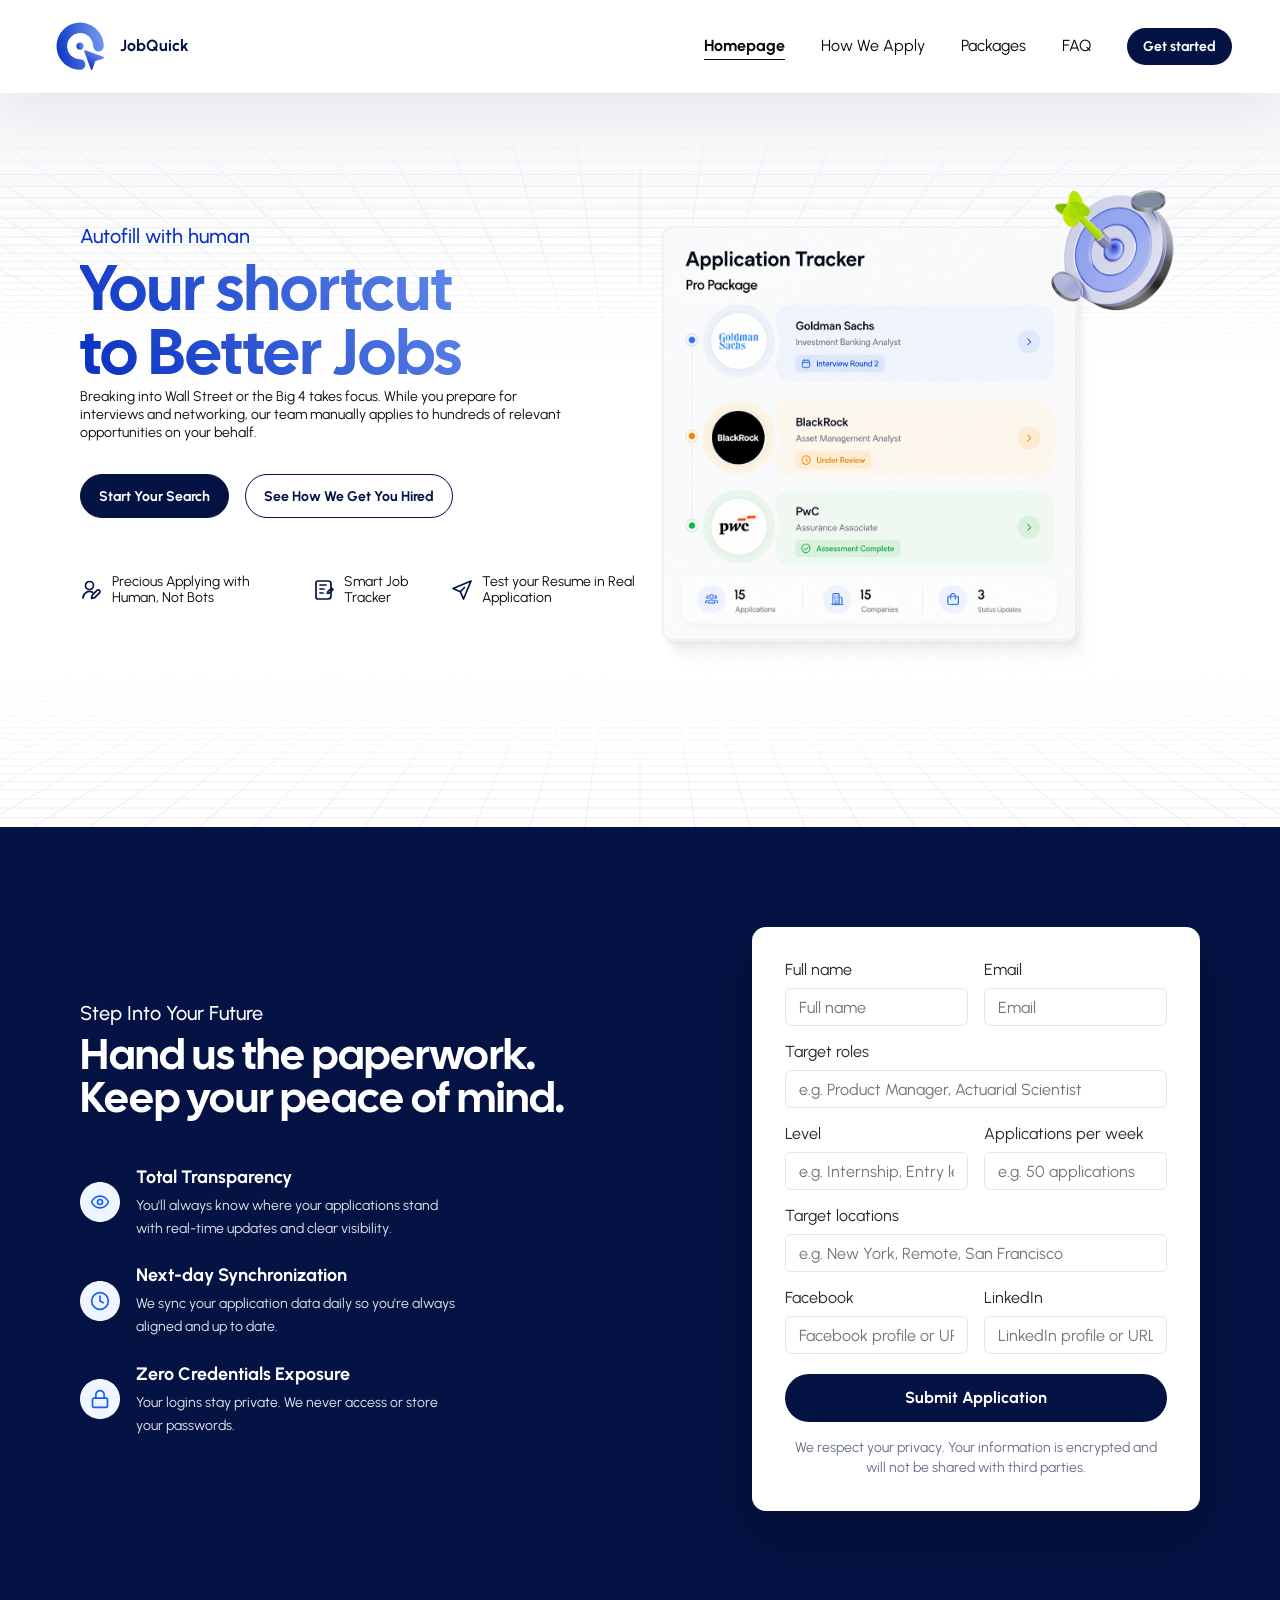
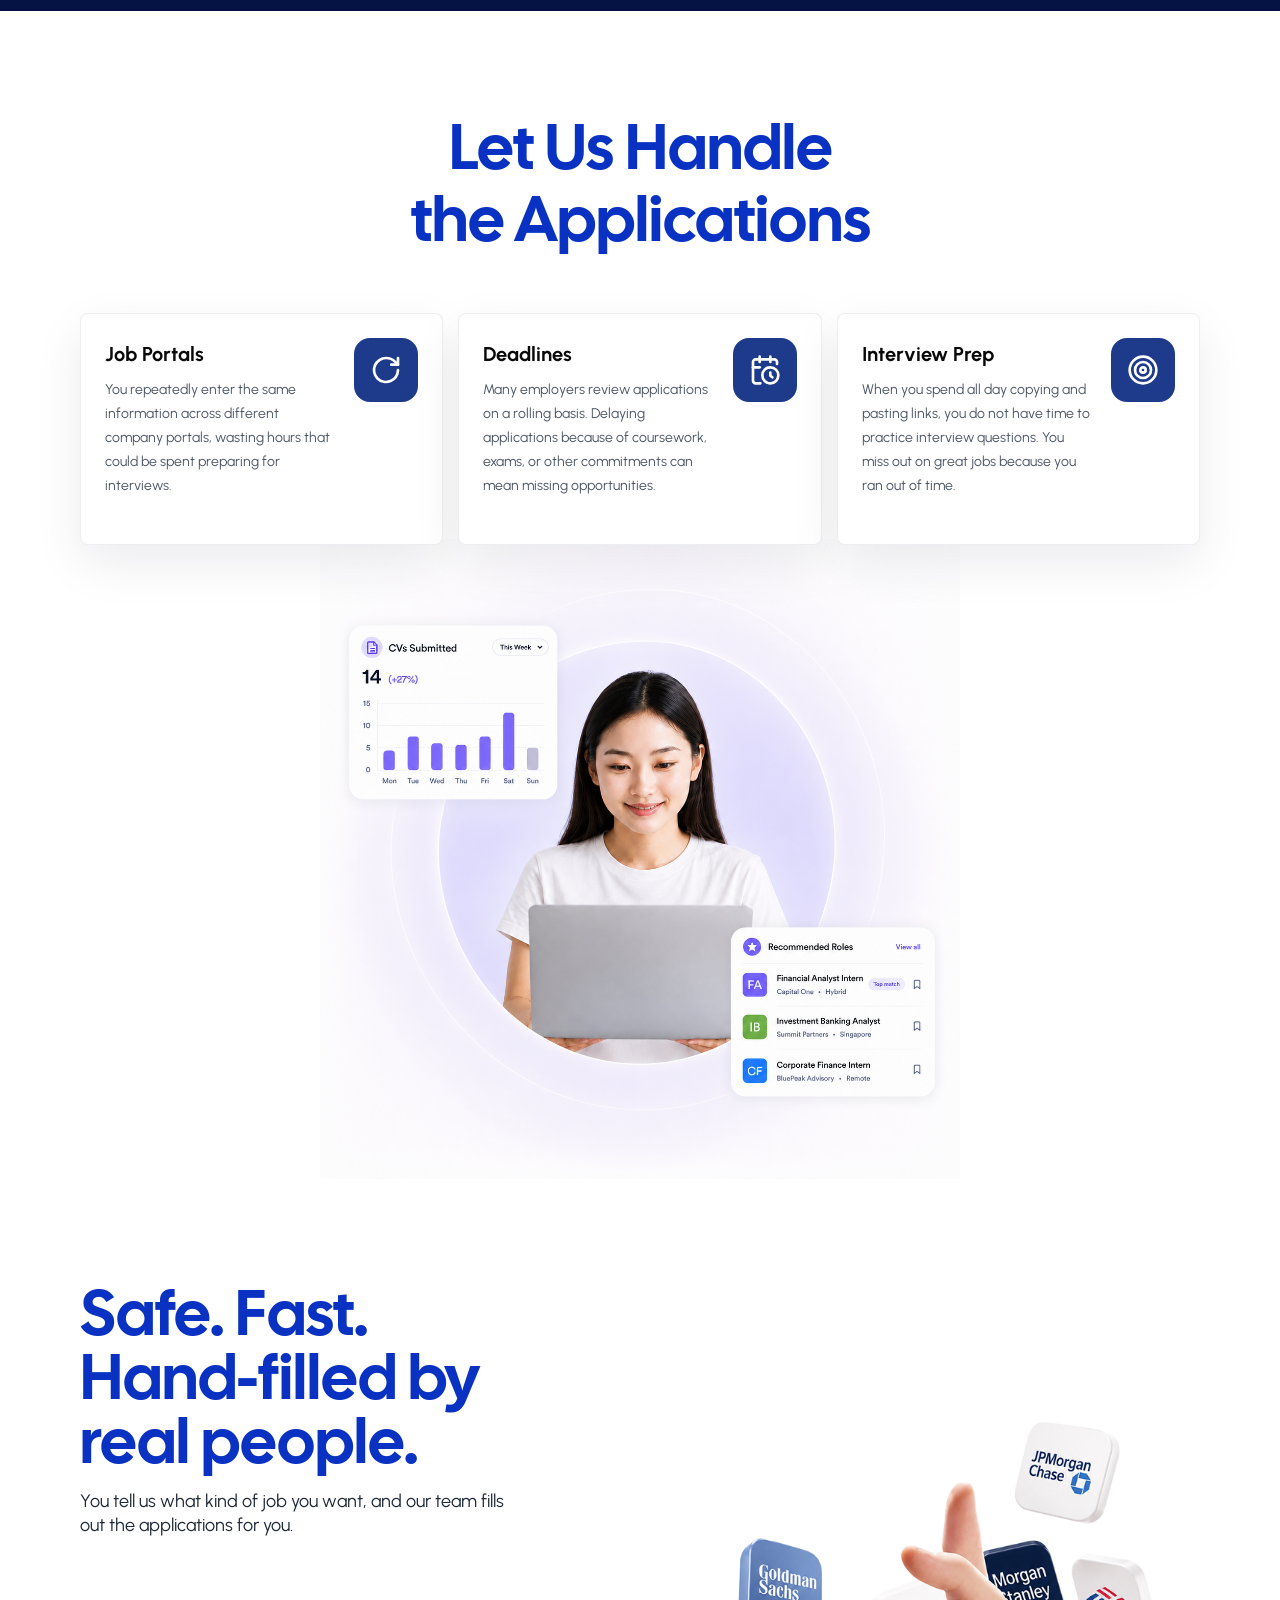
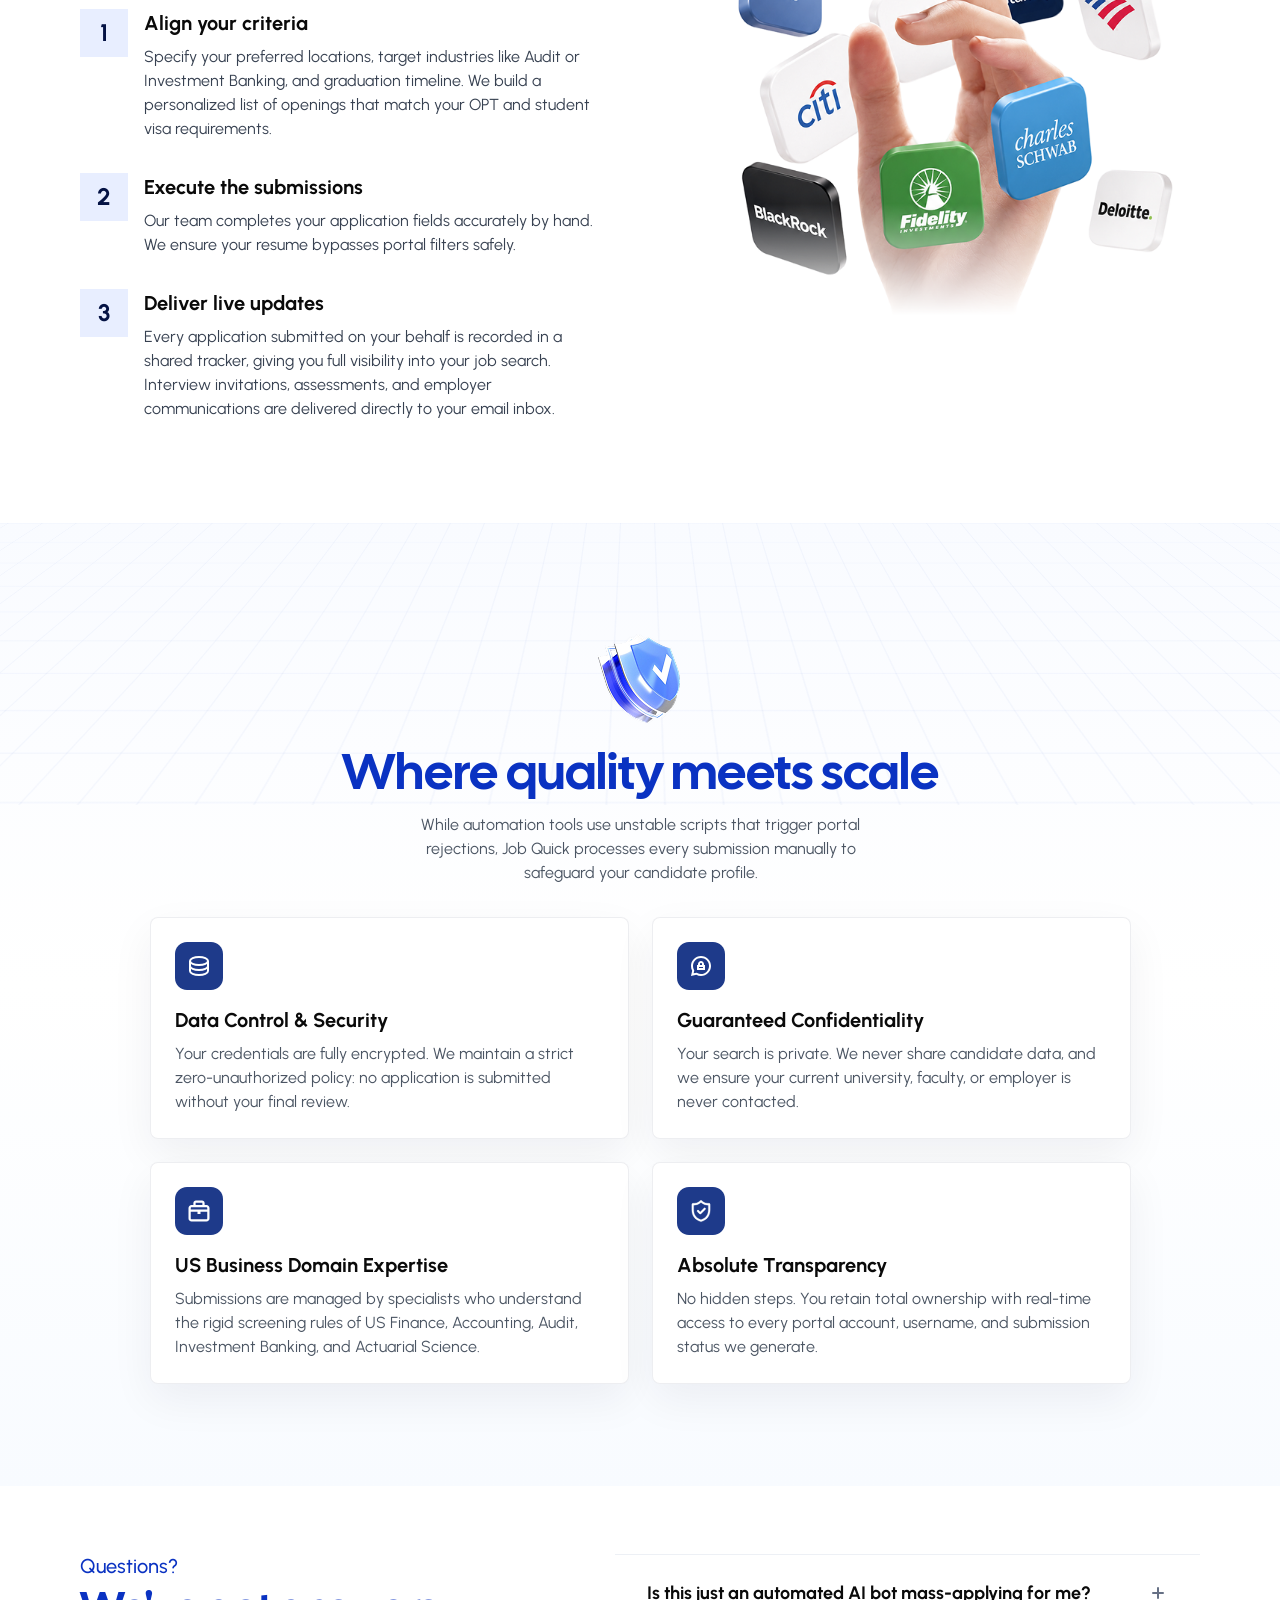
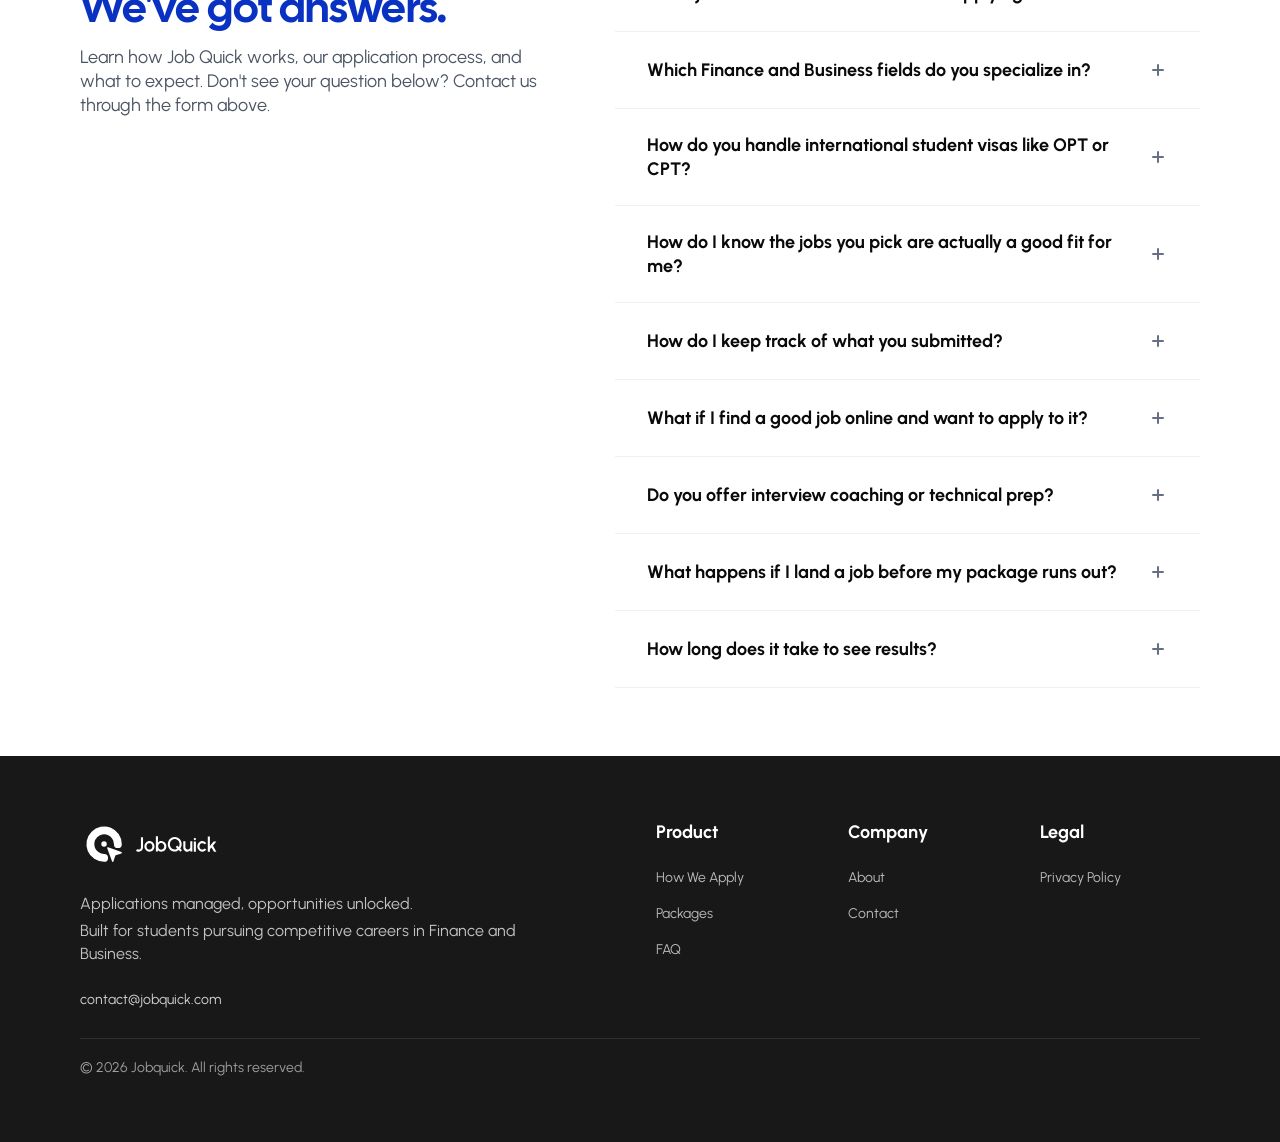
==== job-quick-website/index.html @ ec011067 "Add files via upload" ====
<!doctype html>
<html lang="en">
  <head>
    <meta charset="UTF-8" />
    <meta name="viewport" content="width=device-width, initial-scale=1.0" />
    <meta
      name="description"
      content="Job Quick helps students and early-career professionals apply to better jobs with real human support."
    />
    <title>Job Quick</title>
    <link rel="preconnect" href="https://fonts.googleapis.com" />
    <link rel="preconnect" href="https://fonts.gstatic.com" crossorigin />
    <link
      href="https://fonts.googleapis.com/css2?family=Cal+Sans&family=Urbanist:ital,wght@0,300..900;1,300..900&display=swap"
      rel="stylesheet"
    />
    <link rel="icon" href="./assets/logo.svg" type="image/svg+xml" />
    <link rel="stylesheet" href="./assets/lenis.css" />
    <link rel="stylesheet" href="./styles.css" />
  </head>
  <body class="home-page">
    <header class="site-header">
      <a class="logo-mark" href="#home" aria-label="Job Quick homepage">
        <img src="./assets/logo.svg" alt="" />
        <span>JobQuick</span>
      </a>

      <button class="menu-button" type="button" aria-label="Open menu" aria-expanded="false">
        <span></span>
        <span></span>
      </button>

      <nav class="site-nav" aria-label="Main navigation">
        <a class="is-current" href="#home">Homepage</a>
        <a href="#how">How We Apply</a>
        <a href="./packages.html">Packages</a>
        <a href="#faq">FAQ</a>
        <a class="nav-cta" href="#intro">Get started</a>
      </nav>
    </header>

    <main>
      <section class="hero" id="home">
        <img class="hero-bg hero-bg-top" src="./assets/background-top.png" alt="" aria-hidden="true" />
        <img class="hero-bg hero-bg-bot" src="./assets/background-bot.png" alt="" aria-hidden="true" />
        <div class="container hero-grid">
          <div class="hero-copy reveal">
            <p class="eyebrow">Autofill with human</p>
            <h1>Your shortcut to Better Jobs</h1>
            <p class="hero-lede">
              Breaking into Wall Street or the Big 4 takes focus. While you prepare for interviews
              and networking, our team manually applies to hundreds of relevant opportunities on
              your behalf.
            </p>
            <div class="button-row">
              <a class="primary-button" href="#apply">Start Your Search</a>
              <a class="secondary-button" href="#how">See How We Get You Hired</a>
            </div>

            <div class="usp-row" aria-label="Service highlights">
              <div>
                <svg viewBox="0 0 24 24" aria-hidden="true">
                  <path d="M9.5 11.5a4 4 0 1 0 0-8 4 4 0 0 0 0 8Z"></path>
                  <path d="M3 20a6.5 6.5 0 0 1 9.6-5.7"></path>
                  <path d="m14.7 19.7 5-5a1.8 1.8 0 0 0-2.5-2.5l-5 5-.7 3.2 3.2-.7Z"></path>
                </svg>
                <span>Precious Applying with Human, Not Bots</span>
              </div>
              <div>
                <svg viewBox="0 0 24 24" aria-hidden="true">
                  <path d="M6 3h10a3 3 0 0 1 3 3v12a3 3 0 0 1-3 3H6a2 2 0 0 1-2-2V5a2 2 0 0 1 2-2Z"></path>
                  <path d="M8 7h6M8 11h4M8 15h3"></path>
                  <path d="M16 13.5 19.5 10 21 11.5 17.5 15l-2 .5.5-2Z"></path>
                </svg>
                <span>Smart Job Tracker</span>
              </div>
              <div>
                <svg viewBox="0 0 24 24" aria-hidden="true">
                  <path d="m21 3-7.5 18-3.2-7.3L3 10.5 21 3Z"></path>
                  <path d="m10.5 13.5 4-4"></path>
                </svg>
                <span>Test your Resume in Real Application</span>
              </div>
            </div>
          </div>

          <div class="hero-art reveal">
            <img
              src="./assets/hero.png?v=20260618-hero2"
              alt="Job Quick application tracker shown on a phone"
              width="634"
              height="607"
            />
          </div>
        </div>
      </section>

      <section class="intro-section dark-section" id="intro">
        <div class="container split-grid">
          <div class="intro-copy reveal">
            <p class="eyebrow light">Step Into Your Future</p>
            <h2>Hand us the paperwork. Keep your peace of mind.</h2>
            <div class="feature-list">
              <article class="feature-item">
                <img src="./assets/eye.svg" alt="" aria-hidden="true" />
                <div>
                  <h3>Total Transparency</h3>
                  <p>
                    You'll always know where your applications stand with real-time updates and
                    clear visibility.
                  </p>
                </div>
              </article>
              <article class="feature-item">
                <img src="./assets/clock.svg" alt="" aria-hidden="true" />
                <div>
                  <h3>Next-day Synchronization</h3>
                  <p>We sync your application data daily so you're always aligned and up to date.</p>
                </div>
              </article>
              <article class="feature-item">
                <img src="./assets/lock.svg" alt="" aria-hidden="true" />
                <div>
                  <h3>Zero Credentials Exposure</h3>
                  <p>Your logins stay private. We never access or store your passwords.</p>
                </div>
              </article>
            </div>
          </div>

          <div class="form-card reveal">
            <form
              class="lead-form"
              id="apply"
              name="job-quick-lead"
              method="POST"
              action="https://formspree.io/f/mojzzwyb"
            >
              <div class="form-grid two">
                <label>
                  <span>Full name</span>
                  <input name="name" placeholder="Full name" autocomplete="name" required />
                </label>
                <label>
                  <span>Email</span>
                  <input name="email" type="email" placeholder="Email" autocomplete="email" required />
                </label>
              </div>

              <label>
                <span>Target roles</span>
                <input name="roles" placeholder="e.g. Product Manager, Actuarial Scientist" required />
              </label>

              <div class="form-grid two">
                <label>
                  <span>Level</span>
                  <input name="level" placeholder="e.g. Internship, Entry level" required />
                </label>
                <label>
                  <span>Applications per week</span>
                  <input name="volume" placeholder="e.g. 50 applications" required />
                </label>
              </div>

              <label>
                <span>Target locations</span>
                <input name="locations" placeholder="e.g. New York, Remote, San Francisco" />
              </label>

              <div class="form-grid two">
                <label>
                  <span>Facebook</span>
                  <input name="facebook" placeholder="Facebook profile or URL" />
                </label>
                <label>
                  <span>LinkedIn</span>
                  <input name="linkedin" placeholder="LinkedIn profile or URL" />
                </label>
              </div>

              <button class="primary-button wide" type="submit">Submit Application</button>
              <p class="form-note">
                We respect your privacy. Your information is encrypted and will not be shared with
                third parties.
              </p>
            </form>
          </div>
        </div>
      </section>

      <section class="applications-section" id="how">
        <div class="container">
          <h2 class="center-title reveal">Let Us Handle the Applications</h2>
          <div class="application-cards reveal">
            <article class="application-card">
              <div>
                <h3>Job Portals</h3>
                <p>
                  You repeatedly enter the same information across different company portals,
                  wasting hours that could be spent preparing for interviews.
                </p>
              </div>
              <img src="./assets/repeat.svg" alt="" aria-hidden="true" />
            </article>
            <article class="application-card">
              <div>
                <h3>Deadlines</h3>
                <p>
                  Many employers review applications on a rolling basis. Delaying applications
                  because of coursework, exams, or other commitments can mean missing opportunities.
                </p>
              </div>
              <img src="./assets/calendar.svg" alt="" aria-hidden="true" />
            </article>
            <article class="application-card">
              <div>
                <h3>Interview Prep</h3>
                <p>
                  When you spend all day copying and pasting links, you do not have time to practice
                  interview questions. You miss out on great jobs because you ran out of time.
                </p>
              </div>
              <img src="./assets/target.svg" alt="" aria-hidden="true" />
            </article>
          </div>
        </div>
        <img
          class="applications-image"
          src="./assets/applications.png"
          alt="Student reviewing job applications at a desk"
        />
      </section>

      <section class="process-section">
        <div class="container process-grid">
          <div class="process-copy reveal">
            <h2>Safe. Fast. Hand-filled by real people.</h2>
            <p>You tell us what kind of job you want, and our team fills out the applications for you.</p>
            <div class="steps">
              <article class="step">
                <span>1</span>
                <div>
                  <h3>Align your criteria</h3>
                  <p>
                    Specify your preferred locations, target industries like Audit or Investment
                    Banking, and graduation timeline. We build a personalized list of openings that
                    match your OPT and student visa requirements.
                  </p>
                </div>
              </article>
              <article class="step">
                <span>2</span>
                <div>
                  <h3>Execute the submissions</h3>
                  <p>
                    Our team completes your application fields accurately by hand. We ensure your
                    resume bypasses portal filters safely.
                  </p>
                </div>
              </article>
              <article class="step">
                <span>3</span>
                <div>
                  <h3>Deliver live updates</h3>
                  <p>
                    Every application submitted on your behalf is recorded in a shared tracker,
                    giving you full visibility into your job search. Interview invitations,
                    assessments, and employer communications are delivered directly to your email
                    inbox.
                  </p>
                </div>
              </article>
            </div>
          </div>
          <div class="process-art reveal">
            <img src="./assets/company-tiles.png" alt="Finance company tiles floating in a hand" />
          </div>
        </div>
      </section>

      <section class="quality-section perspective">
        <div class="container quality-content">
          <div class="quality-heading reveal">
            <img src="./assets/quality.png" alt="" aria-hidden="true" />
            <h2>Where quality meets scale</h2>
            <p>
              While automation tools use unstable scripts that trigger portal rejections, Job Quick
              processes every submission manually to safeguard your candidate profile.
            </p>
          </div>
          <div class="trust-grid reveal">
            <article class="trust-card">
              <img src="./assets/data.svg" alt="" aria-hidden="true" />
              <h3>Data Control &amp; Security</h3>
              <p>
                Your credentials are fully encrypted. We maintain a strict zero-unauthorized policy:
                no application is submitted without your final review.
              </p>
            </article>
            <article class="trust-card">
              <img src="./assets/private.svg" alt="" aria-hidden="true" />
              <h3>Guaranteed Confidentiality</h3>
              <p>
                Your search is private. We never share candidate data, and we ensure your current
                university, faculty, or employer is never contacted.
              </p>
            </article>
            <article class="trust-card">
              <img src="./assets/business.svg" alt="" aria-hidden="true" />
              <h3>US Business Domain Expertise</h3>
              <p>
                Submissions are managed by specialists who understand the rigid screening rules of
                US Finance, Accounting, Audit, Investment Banking, and Actuarial Science.
              </p>
            </article>
            <article class="trust-card">
              <img src="./assets/safe.svg" alt="" aria-hidden="true" />
              <h3>Absolute Transparency</h3>
              <p>
                No hidden steps. You retain total ownership with real-time access to every portal
                account, username, and submission status we generate.
              </p>
            </article>
          </div>
        </div>
      </section>

      <section class="faq-section" id="faq">
        <div class="container faq-grid">
          <div class="faq-copy reveal">
            <p class="eyebrow">Questions?</p>
            <h2>We've got answers.</h2>
            <p>
              Learn how Job Quick works, our application process, and what to expect. Don't see your
              question below? Contact us through the form above.
            </p>
          </div>
          <div class="faq-list reveal">
            <div class="faq-item">
              <button type="button" aria-expanded="false">
                <span>Is this just an automated AI bot mass-applying for me?</span>
                <span class="faq-icon" aria-hidden="true"></span>
              </button>
              <div class="faq-answer">
                <p>
                  No. Job Quick uses real people to complete applications by hand, so your
                  submissions are handled carefully and do not rely on unstable portal scripts.
                </p>
              </div>
            </div>
            <div class="faq-item">
              <button type="button" aria-expanded="false">
                <span>Which Finance and Business fields do you specialize in?</span>
                <span class="faq-icon" aria-hidden="true"></span>
              </button>
              <div class="faq-answer">
                <p>
                  We focus on Finance, Accounting, Audit, Investment Banking, Actuarial Science, and
                  related early-career business roles.
                </p>
              </div>
            </div>
            <div class="faq-item">
              <button type="button" aria-expanded="false">
                <span>How do you handle international student visas like OPT or CPT?</span>
                <span class="faq-icon" aria-hidden="true"></span>
              </button>
              <div class="faq-answer">
                <p>
                  We screen target roles around your work authorization needs and avoid wasting
                  applications on openings that clearly do not match your profile.
                </p>
              </div>
            </div>
            <div class="faq-item">
              <button type="button" aria-expanded="false">
                <span>How do I know the jobs you pick are actually a good fit for me?</span>
                <span class="faq-icon" aria-hidden="true"></span>
              </button>
              <div class="faq-answer">
                <p>
                  You define the target role, industry, location, and constraints first. We build
                  the application list around those criteria before submitting.
                </p>
              </div>
            </div>
            <div class="faq-item">
              <button type="button" aria-expanded="false">
                <span>How do I keep track of what you submitted?</span>
                <span class="faq-icon" aria-hidden="true"></span>
              </button>
              <div class="faq-answer">
                <p>
                  You receive a tracker showing applications, account details, submission status,
                  and updates so you always know what has been completed.
                </p>
              </div>
            </div>
            <div class="faq-item">
              <button type="button" aria-expanded="false">
                <span>What if I find a good job online and want to apply to it?</span>
                <span class="faq-icon" aria-hidden="true"></span>
              </button>
              <div class="faq-answer">
                <p>
                  Send it to the team and we can add it to your application queue if it fits your
                  package and target criteria.
                </p>
              </div>
            </div>
            <div class="faq-item">
              <button type="button" aria-expanded="false">
                <span>Do you offer interview coaching or technical prep?</span>
                <span class="faq-icon" aria-hidden="true"></span>
              </button>
              <div class="faq-answer">
                <p>
                  Job Quick is focused on application support. If coaching is available for your
                  package, the team will confirm it during onboarding.
                </p>
              </div>
            </div>
            <div class="faq-item">
              <button type="button" aria-expanded="false">
                <span>What happens if I land a job before my package runs out?</span>
                <span class="faq-icon" aria-hidden="true"></span>
              </button>
              <div class="faq-answer">
                <p>
                  Your account manager will help you review next steps based on the remaining work
                  and your current package terms.
                </p>
              </div>
            </div>
            <div class="faq-item">
              <button type="button" aria-expanded="false">
                <span>How long does it take to see results?</span>
                <span class="faq-icon" aria-hidden="true"></span>
              </button>
              <div class="faq-answer">
                <p>
                  It depends on the market, role, and your profile. Most candidates benefit from
                  consistent application volume over multiple weeks.
                </p>
              </div>
            </div>
          </div>
        </div>
      </section>
    </main>

    <footer class="site-footer">
      <div class="container footer-inner">
        <div class="footer-brand">
          <img src="./assets/logo-white.svg" alt="Job Quick" />
          <p>Applications managed, opportunities unlocked.</p>
          <p>Built for students pursuing competitive careers in Finance and Business.</p>
          <a href="mailto:contact@jobquick.com">contact@jobquick.com</a>
        </div>
        <div class="footer-links">
          <div>
            <h3>Product</h3>
            <a href="#how">How We Apply</a>
            <a href="./packages.html">Packages</a>
            <a href="#faq">FAQ</a>
          </div>
          <div>
            <h3>Company</h3>
            <a href="#home">About</a>
            <a href="#intro">Contact</a>
          </div>
          <div>
            <h3>Legal</h3>
            <a href="#home">Privacy Policy</a>
          </div>
        </div>
      </div>
      <div class="container copyright">&copy; 2026 Jobquick. All rights reserved.</div>
    </footer>

    <button class="scroll-top-button" type="button" aria-label="Scroll to top">
      <svg viewBox="0 0 24 24" aria-hidden="true">
        <path d="m6 15 6-6 6 6"></path>
      </svg>
    </button>

    <script src="./assets/lenis.min.js"></script>
    <script src="./script.js"></script>
  </body>
</html>
---- job-quick-website/assets/lenis.css ----
html.lenis,
html.lenis body {
  height: auto;
}

.lenis:not(.lenis-autoToggle).lenis-stopped {
  overflow: clip;
}

.lenis [data-lenis-prevent],
.lenis [data-lenis-prevent-wheel],
.lenis [data-lenis-prevent-touch],
.lenis [data-lenis-prevent-vertical],
.lenis [data-lenis-prevent-horizontal] {
  overscroll-behavior: contain;
}

.lenis.lenis-smooth iframe {
  pointer-events: none;
}

.lenis.lenis-autoToggle {
  transition-property: overflow;
  transition-duration: 1ms;
  transition-behavior: allow-discrete;
}
---- job-quick-website/styles.css ----
:root {
  --blue-900: #041244;
  --blue-800: #0a32c2;
  --blue-700: #155dfc;
  --blue-600: #1e3a8a;
  --blue-300: #8bb4ff;
  --blue-50: #eff6ff;
  --ink: #0a0a0a;
  --line: #ececec;
  --paper: #ffffff;
  --soft: #f7f8fb;
  --footer: #181818;
  --font-body: "Urbanist", Arial, sans-serif;
  --font-display: "Cal Sans", "Urbanist", Arial, sans-serif;
  --container: min(1280px, calc(100vw - 160px));
  --ease: cubic-bezier(0.22, 1, 0.36, 1);
  --ease-soft: cubic-bezier(0.16, 1, 0.3, 1);
  --ease-smooth: cubic-bezier(0.4, 0, 0.2, 1);
}

* {
  box-sizing: border-box;
}

html {
  scroll-behavior: auto;
  overflow-x: hidden;
}

body {
  margin: 0;
  padding-top: 93px;
  background: var(--paper);
  color: var(--ink);
  font-family: var(--font-body);
  font-size: 16px;
  line-height: 1.5;
  letter-spacing: 0;
  overflow-x: hidden;
}

img,
svg {
  display: block;
  max-width: 100%;
}

a {
  color: inherit;
  text-decoration: none;
}

button,
input,
select {
  font: inherit;
}

button,
a,
input,
select {
  -webkit-tap-highlight-color: transparent;
}

:focus-visible {
  outline: 3px solid rgba(21, 93, 252, 0.42);
  outline-offset: 3px;
}

.container {
  width: var(--container);
  margin-inline: auto;
}

.site-header {
  position: fixed;
  top: 0;
  left: 0;
  right: 0;
  z-index: 50;
  height: 93px;
  display: flex;
  align-items: center;
  justify-content: space-between;
  padding-inline: 80px;
  border-bottom: 1px solid var(--line);
  background: rgba(255, 255, 255, 0.94);
  backdrop-filter: blur(18px);
}

@media (min-width: 1024px) {
  .site-header {
    background:
      linear-gradient(180deg, rgba(255, 255, 255, 0.84), rgba(255, 255, 255, 0.62)),
      rgba(255, 255, 255, 0.58);
    border-bottom: 1px solid rgba(255, 255, 255, 0.42);
    box-shadow:
      0 18px 52px rgba(11, 20, 45, 0.08),
      inset 0 1px 0 rgba(255, 255, 255, 0.78);
    backdrop-filter: blur(26px) saturate(1.28);
    -webkit-backdrop-filter: blur(26px) saturate(1.28);
  }
}

.logo-mark {
  display: inline-flex;
  align-items: center;
  gap: 8px;
  min-height: 64px;
  font-weight: 700;
  color: var(--blue-900);
}

.logo-mark img {
  width: 64px;
  height: 64px;
}

.logo-mark span {
  font-size: 16px;
  letter-spacing: 0;
}

.site-nav {
  display: flex;
  align-items: center;
  gap: 4px;
  font-size: 16px;
}

.site-nav a {
  position: relative;
  min-height: 36px;
  display: inline-flex;
  align-items: center;
  justify-content: center;
  padding: 8px 16px;
  border-radius: 999px;
  transition:
    color 360ms var(--ease-soft),
    background-color 360ms var(--ease-soft),
    transform 360ms var(--ease-soft),
    box-shadow 360ms var(--ease-soft);
}

.site-nav a:not(.nav-cta)::after {
  content: "";
  position: absolute;
  left: 16px;
  right: 16px;
  bottom: 6px;
  height: 1px;
  background: currentColor;
  opacity: 0;
  transform: scaleX(0.65);
  transform-origin: center;
  transition:
    opacity 360ms var(--ease-soft),
    transform 360ms var(--ease-soft);
}

.site-nav a.is-current:not(.nav-cta) {
  font-weight: 700;
  color: var(--ink);
}

.site-nav a.is-current:not(.nav-cta)::after {
  opacity: 1;
  transform: scaleX(1);
}

.site-nav a:not(.nav-cta):hover {
  background: var(--soft);
  color: var(--blue-800);
}

.site-nav .nav-cta {
  min-height: 36px;
  margin-left: 16px;
  border-radius: 72px;
  background: var(--blue-900);
  color: white;
  font-size: 14px;
  font-weight: 700;
  box-shadow: 0 1px 2px rgba(0, 0, 0, 0.05);
}

.site-nav .nav-cta:hover,
.primary-button:hover {
  transform: translateY(-2px) scale(1.012);
  background: #071b62;
  box-shadow: 0 14px 30px rgba(4, 18, 68, 0.24);
}

.menu-button {
  display: none;
}

.hero {
  min-height: 734px;
  position: relative;
  overflow: hidden;
}

.hero-bg {
  position: absolute;
  left: 0;
  right: 0;
  width: 100%;
  max-width: none;
  object-fit: cover;
  pointer-events: none;
  user-select: none;
}

.hero-bg-top {
  top: 0;
  height: 308px;
}

.hero-bg-bot {
  bottom: 0;
  height: 214px;
}

.perspective::before,
.perspective::after {
  content: "";
  position: absolute;
  inset-inline: -10vw;
  pointer-events: none;
  background-image:
    linear-gradient(rgba(10, 50, 194, 0.045) 1px, transparent 1px),
    linear-gradient(90deg, rgba(10, 50, 194, 0.045) 1px, transparent 1px);
  background-size: 34px 34px;
  transform: perspective(620px) rotateX(58deg);
  transform-origin: center top;
  opacity: 0.8;
}

.perspective::before {
  top: 0;
  height: 308px;
}

.perspective::after {
  bottom: -104px;
  height: 260px;
  transform-origin: center bottom;
}

.hero-grid {
  position: relative;
  z-index: 1;
  display: grid;
  grid-template-columns: minmax(0, 651fr) minmax(0, 634fr);
  column-gap: clamp(16px, 1.6vw, 24px);
  min-height: 734px;
}

.hero-copy {
  position: relative;
  z-index: 2;
  grid-column: 1;
  grid-row: 1;
  align-self: start;
  padding-top: 131px;
  max-width: 651px;
}

.eyebrow {
  margin: 0 0 8px;
  color: var(--blue-800);
  font-size: 20px;
  font-weight: 500;
  line-height: 1.2;
}

.eyebrow.light {
  color: white;
}

h1,
h2 {
  margin: 0;
  font-family: var(--font-display);
  font-weight: 400;
  letter-spacing: 0;
  text-wrap: balance;
}

h1 {
  max-width: 500px;
  font-size: clamp(54px, 5vw, 72px);
  line-height: 1;
  color: transparent;
  background: linear-gradient(55deg, var(--blue-800) 3%, var(--blue-300) 117%);
  -webkit-background-clip: text;
  background-clip: text;
}

h2 {
  font-size: clamp(38px, 3.35vw, 48px);
  line-height: 1;
}

.hero-lede {
  width: min(495px, 100%);
  margin: 4px 0 0;
  font-size: 14px;
  line-height: 18px;
}

.button-row {
  display: flex;
  flex-wrap: wrap;
  gap: 16px;
  margin-top: 32px;
}

.primary-button,
.secondary-button {
  min-height: 44px;
  display: inline-flex;
  align-items: center;
  justify-content: center;
  border-radius: 72px;
  padding: 10px 18px;
  font-size: 14px;
  font-weight: 700;
  transition:
    transform 420ms var(--ease-soft),
    background-color 420ms var(--ease-soft),
    border-color 420ms var(--ease-soft),
    box-shadow 420ms var(--ease-soft);
}

.primary-button {
  border: 1px solid var(--blue-900);
  background: var(--blue-900);
  color: white;
}

.secondary-button {
  border: 1px solid var(--blue-900);
  color: var(--blue-900);
  background: white;
}

.secondary-button:hover {
  transform: translateY(-2px) scale(1.012);
  background: var(--blue-50);
}

.hero-art {
  position: relative;
  z-index: 1;
  grid-column: 2;
  grid-row: 1;
  align-self: start;
  justify-self: end;
  width: min(100%, 634px);
  height: auto;
  aspect-ratio: 634 / 607;
  margin-top: 64px;
  pointer-events: none;
}

.hero-art img {
  width: 100%;
  height: 100%;
  object-fit: contain;
}

.packages-hero {
  min-height: 802px;
  overflow: hidden;
  padding-top: 55px;
  padding-bottom: 48px;
}

.packages-hero .hero-bg-top {
  height: 318px;
}

.packages-hero .hero-bg-bot {
  height: 232px;
}

.packages-hero-content {
  position: relative;
  z-index: 2;
  max-width: 749px;
  display: grid;
  gap: 0;
  justify-items: center;
  margin-inline: auto;
  text-align: center;
}

.hero-pill {
  min-height: 36px;
  display: inline-flex;
  align-items: center;
  justify-content: center;
  padding: 8px 18px;
  border: 1px solid var(--blue-900);
  border-radius: 999px;
  color: var(--blue-900);
  font-size: 14px;
  font-weight: 700;
  line-height: 1;
}

.packages-hero h1 {
  max-width: min(749px, 100%);
  margin-top: 16px;
  font-size: clamp(60px, 6vw, 72px);
  line-height: 1;
  text-align: center;
}

.packages-hero p {
  width: min(495px, 100%);
  margin: 14px auto 0;
  font-size: 14px;
  line-height: 18px;
}

.packages-hero-art {
  position: relative;
  z-index: 1;
  display: flex;
  align-items: flex-end;
  justify-content: center;
  width: min(436px, calc(100vw - 64px));
  aspect-ratio: 436 / 582;
  margin: 34px auto 0;
}

.packages-hero-orbit {
  position: absolute;
  left: 50%;
  bottom: -112px;
  width: clamp(360px, 50vw, 640px);
  aspect-ratio: 1;
  border-radius: 50%;
  border: clamp(34px, 3.9vw, 58px) solid rgba(157, 180, 255, 0.44);
  transform: translateX(-50%);
  box-shadow: 0 0 0 1px rgba(157, 180, 255, 0.12);
  pointer-events: none;
}

.packages-hero-art img {
  position: relative;
  z-index: 2;
  width: 100%;
  height: 100%;
  object-fit: contain;
}

.packages-pricing {
  padding: 64px 0 100px;
  background: #f6f6f7;
}

.packages-pricing .container {
  width: min(1160px, calc(100vw - 160px));
}

.packages-pricing-shell {
  width: 100%;
  display: grid;
  gap: 56px;
}

.packages-pricing-header {
  width: 100%;
  display: grid;
  justify-items: center;
  gap: 16px;
}

.pricing-track-toggle,
.pricing-mode-toggle {
  display: inline-flex;
  align-items: center;
  padding: 4px;
  border-radius: 999px;
}

.pricing-track-toggle {
  width: fit-content;
  max-width: 100%;
  justify-content: center;
  background: #1d1d1f;
  box-shadow: 0 16px 36px rgba(18, 28, 45, 0.08);
}

.pricing-track-button,
.pricing-mode-button {
  min-height: 44px;
  display: inline-flex;
  align-items: center;
  justify-content: center;
  gap: 8px;
  border: 0;
  border-radius: 999px;
  background: transparent;
  cursor: pointer;
  transition:
    background-color 560ms var(--ease),
    color 520ms var(--ease-soft),
    transform 560ms var(--ease-soft),
    box-shadow 620ms var(--ease);
}

.pricing-track-button {
  flex: 0 0 auto;
  min-width: 0;
  padding: 10px 16px;
  color: rgba(255, 255, 255, 0.72);
  font-size: clamp(14px, 1.2vw, 16px);
  line-height: 1;
  white-space: nowrap;
}

.pricing-track-button span,
.pricing-features li span:last-child {
  min-width: 0;
}

.pricing-track-label {
  display: block;
  transition:
    opacity 520ms var(--ease-soft),
    transform 620ms var(--ease-soft);
}

.pricing-track-icon {
  width: 16px;
  height: 16px;
  display: inline-flex;
  align-items: center;
  justify-content: center;
  flex: 0 0 auto;
  transition:
    opacity 520ms var(--ease-soft),
    transform 620ms var(--ease-soft);
}

.pricing-track-icon svg {
  width: 16px;
  height: 16px;
  fill: none;
  stroke: currentColor;
  stroke-width: 1.35;
  stroke-linecap: round;
  stroke-linejoin: round;
}

.pricing-track-label-full {
  white-space: nowrap;
  overflow-wrap: normal;
}

.pricing-track-label-mobile {
  display: none;
}

.pricing-track-button.is-active {
  background: #fff;
  color: #111827;
  box-shadow:
    0 10px 28px rgba(17, 24, 39, 0.08),
    inset 0 1px 0 rgba(255, 255, 255, 0.72);
}

.pricing-track-button:hover,
.pricing-mode-button:hover {
  transform: translateY(-1px);
}

.pricing-note {
  margin: 0;
  color: #3f3f46;
  font-size: 18px;
  line-height: 24px;
  text-align: center;
}

.pricing-note[hidden] {
  display: none !important;
}

.pricing-mode-toggle {
  background: #e9edf5;
}

.pricing-mode-button {
  padding: 8px 14px;
  color: #667085;
  font-size: 14px;
  line-height: 18px;
}

.pricing-mode-button.is-active {
  background: #fff;
  color: #111827;
  box-shadow:
    0 10px 24px rgba(20, 35, 71, 0.08),
    inset 0 1px 0 rgba(255, 255, 255, 0.74);
}

.pricing-panels {
  margin-top: 0;
}

.pricing-panel {
  display: none;
  gap: 24px;
}

.pricing-panel.is-active {
  display: grid;
  align-items: stretch;
  grid-template-columns: repeat(3, minmax(0, 1fr));
}

.pricing-panel.is-animating .pricing-card {
  animation: pricing-card-enter 820ms var(--ease-soft) both;
}

.pricing-panel.is-animating .pricing-card:nth-child(1) {
  animation-delay: 40ms;
}

.pricing-panel.is-animating .pricing-card:nth-child(2) {
  animation-delay: 140ms;
}

.pricing-panel.is-animating .pricing-card:nth-child(3) {
  animation-delay: 240ms;
}

.pricing-panel.panel-two {
  max-width: 772px;
  margin-inline: auto;
  grid-template-columns: repeat(2, minmax(0, 1fr));
}

.pricing-card {
  position: relative;
  min-height: 622px;
  display: flex;
  flex-direction: column;
  border: 1px solid #dde3ef;
  border-radius: 16px;
  background: #fff;
  padding: 28px 24px 24px;
  box-shadow: 0 10px 28px rgba(15, 23, 42, 0.06);
  transition:
    transform 420ms var(--ease-soft),
    box-shadow 420ms var(--ease-soft),
    border-color 420ms var(--ease-soft);
  will-change: transform, opacity, filter;
}

.pricing-card:hover {
  transform: translateY(-4px);
  box-shadow: 0 20px 44px rgba(15, 23, 42, 0.1);
}

.pricing-card.is-featured {
  border: 2px solid #2646a3;
  box-shadow: 0 16px 40px rgba(38, 70, 163, 0.09);
}

.pricing-badge {
  position: absolute;
  top: -2px;
  left: 50%;
  min-width: 132px;
  min-height: 28px;
  display: inline-flex;
  align-items: center;
  justify-content: center;
  padding: 0 14px 2px;
  border-radius: 0 0 20px 20px;
  background: var(--blue-900);
  color: #fff;
  font-size: 14px;
  line-height: 1;
  transform: translateX(-50%);
}

.pricing-card-body {
  display: flex;
  flex: 1 1 auto;
  flex-direction: column;
}

.pricing-card h3 {
  margin: 0;
  color: #111827;
  font-size: 18px;
  font-weight: 700;
  line-height: 1.2;
}

.pricing-price {
  display: flex;
  align-items: flex-end;
  gap: 6px;
  margin-top: 28px;
  color: #172033;
}

.pricing-currency {
  padding-bottom: 10px;
  color: #6b7280;
  font-size: 18px;
  line-height: 1;
}

.pricing-amount {
  font-family: var(--font-body);
  font-size: 48px;
  font-weight: 500;
  line-height: 0.95;
}

.pricing-volume {
  margin: 8px 0 0;
  color: #6b7280;
  font-size: 14px;
  line-height: 18px;
}

.pricing-divider {
  height: 1px;
  margin: 28px 0 22px;
  background: #edf0f5;
}

.pricing-features {
  display: grid;
  gap: 12px;
  margin: 0;
  padding: 0;
  list-style: none;
}

.pricing-features li {
  display: grid;
  grid-template-columns: 20px minmax(0, 1fr);
  gap: 12px;
  align-items: start;
  color: #344054;
  font-size: 14px;
  line-height: 1.45;
}

.pricing-check {
  position: relative;
  width: 20px;
  height: 20px;
  border-radius: 50%;
  background: #3b82f6;
}

.pricing-check::before {
  content: "";
  position: absolute;
  left: 7px;
  top: 4px;
  width: 5px;
  height: 9px;
  border-right: 2px solid #fff;
  border-bottom: 2px solid #fff;
  transform: rotate(45deg);
}

.pricing-button {
  width: 100%;
  min-height: 48px;
  display: inline-flex;
  align-items: center;
  justify-content: center;
  margin-top: 28px;
  padding: 0 18px;
  border: 1px solid #111b31;
  border-radius: 999px;
  background: #111b31;
  color: #fff;
  font-size: 14px;
  font-weight: 700;
  line-height: 1;
  text-align: center;
  transition:
    transform 420ms var(--ease-soft),
    background-color 420ms var(--ease-soft),
    border-color 420ms var(--ease-soft),
    box-shadow 420ms var(--ease-soft);
}

.pricing-button:hover {
  transform: translateY(-2px);
  background: #0c1732;
  box-shadow: 0 14px 30px rgba(17, 27, 49, 0.18);
}

@keyframes pricing-card-enter {
  0% {
    opacity: 0;
    filter: blur(8px);
    transform: translate3d(0, 26px, 0) scale(0.985);
  }

  100% {
    opacity: 1;
    filter: blur(0);
    transform: translate3d(0, 0, 0) scale(1);
  }
}

.pricing-card.is-featured .pricing-button {
  border-color: #2646a3;
  background: #2646a3;
}

.pricing-card.is-featured .pricing-button:hover {
  background: #1d3888;
}

.packages-cta-section {
  position: relative;
  overflow: hidden;
}

.packages-cta-grid {
  display: grid;
  grid-template-columns: minmax(0, 1fr) minmax(0, 560px);
  align-items: center;
  gap: 40px;
  min-height: 649px;
}

.packages-cta-copy {
  max-width: 678px;
  padding-block: 100px;
}

.packages-cta-copy h2 {
  width: fit-content;
  max-width: min(678px, 100%);
  color: transparent;
  font-size: clamp(50px, 4.9vw, 64px);
  line-height: 1.125;
  background: linear-gradient(55deg, var(--blue-800) 3%, var(--blue-300) 117%);
  -webkit-background-clip: text;
  background-clip: text;
}

.packages-cta-copy p {
  max-width: 420px;
  margin: 24px 0 0;
  color: var(--blue-800);
  font-size: 14px;
  line-height: 18px;
}

.packages-cta-copy .primary-button {
  margin-top: 28px;
}

.packages-cta-art {
  align-self: stretch;
  display: flex;
  align-items: flex-end;
  justify-content: flex-end;
}

.packages-cta-art img {
  width: min(560px, 100%);
  max-width: 100%;
  height: auto;
  object-fit: contain;
  object-position: right center;
}

#packages-top,
#pricing,
.packages-cta-section {
  scroll-margin-top: 112px;
}

.packages-page .footer-brand p {
  max-width: 34ch;
}

.usp-row {
  position: relative;
  z-index: 2;
  display: flex;
  gap: 33px;
  margin: 48px 0 0;
  max-width: 535px;
}

.usp-row div {
  min-height: 48px;
  display: flex;
  align-items: center;
  gap: 8px;
  font-size: 14px;
  line-height: 16px;
}

.usp-row svg {
  width: 24px;
  height: 24px;
  flex: 0 0 auto;
  fill: none;
  stroke: var(--blue-900);
  stroke-width: 1.7;
  stroke-linecap: round;
  stroke-linejoin: round;
}

.dark-section {
  background: var(--blue-900);
  color: white;
}

.intro-section {
  min-height: 781px;
  padding-block: 100px;
}

.split-grid {
  display: grid;
  grid-template-columns: minmax(0, 539px) minmax(360px, 448px);
  align-items: center;
  justify-content: space-between;
  gap: 80px;
}

.intro-copy h2 {
  width: fit-content;
  max-width: min(539px, 100%);
}

.feature-list {
  width: min(384px, 100%);
  display: grid;
  gap: 22px;
  margin-top: 45px;
}

.feature-item {
  display: grid;
  grid-template-columns: 40px 1fr;
  gap: 16px;
  align-items: center;
}

.feature-item img {
  width: 40px;
  height: 40px;
}

.feature-item h3,
.feature-item p {
  margin: 0;
}

.feature-item h3 {
  font-size: 18px;
  line-height: 27px;
  font-weight: 700;
}

.feature-item p {
  padding-top: 4px;
  font-size: 14px;
  line-height: 22.75px;
  color: rgba(255, 255, 255, 0.9);
}

.form-card {
  width: 448px;
  border-radius: 14px;
  background: white;
  color: var(--ink);
  padding: 33px;
  box-shadow: 0 24px 60px rgba(0, 0, 0, 0.22);
}

.lead-form {
  display: grid;
  gap: 16px;
}

.hidden-field {
  display: none;
}

.form-grid.two {
  display: grid;
  grid-template-columns: repeat(2, minmax(0, 1fr));
  gap: 16px;
}

.lead-form label {
  display: grid;
  gap: 8px;
}

.lead-form label span {
  min-height: 16px;
  color: #27272a;
  font-size: 16px;
  line-height: 20px;
}

.lead-form input,
.lead-form select {
  width: 100%;
  height: 38px;
  border: 1px solid #e3e6ed;
  border-radius: 6px;
  background: #fff;
  padding: 0 13px;
  color: var(--ink);
  font-size: 16px;
  transition: border-color 320ms var(--ease-soft), box-shadow 320ms var(--ease-soft);
}

.lead-form select {
  appearance: none;
  background-image:
    linear-gradient(45deg, transparent 50%, #667085 50%),
    linear-gradient(135deg, #667085 50%, transparent 50%);
  background-position:
    calc(100% - 18px) 17px,
    calc(100% - 13px) 17px;
  background-size: 5px 5px;
  background-repeat: no-repeat;
  padding-right: 36px;
}

.lead-form input:focus,
.lead-form select:focus {
  border-color: var(--blue-700);
  box-shadow: 0 0 0 3px rgba(21, 93, 252, 0.14);
  outline: none;
}

.wide {
  width: 100%;
  min-height: 48px;
  margin-top: 4px;
  border: 0;
  cursor: pointer;
}

.form-note {
  margin: 0;
  color: #667085;
  font-size: 14px;
  line-height: 20px;
  text-align: center;
}

.lead-form .wide {
  font-size: 16px;
}

.applications-section {
  position: relative;
  overflow: hidden;
  min-height: 1168px;
  padding-top: 100px;
}

.center-title {
  width: fit-content;
  max-width: min(853px, 100%);
  margin: 0 auto;
  color: var(--blue-800);
  font-size: 64px;
  line-height: 72px;
  text-align: center;
}

.application-cards {
  position: relative;
  z-index: 2;
  display: grid;
  grid-template-columns: repeat(3, minmax(0, 1fr));
  gap: 15px;
  margin-top: 58px;
}

.application-card {
  min-height: 232px;
  display: flex;
  justify-content: space-between;
  gap: 18px;
  border: 1px solid rgba(8, 22, 55, 0.07);
  border-radius: 8px;
  background: white;
  padding: 24px;
  box-shadow: 0 18px 50px rgba(5, 16, 50, 0.08);
  transition: transform 520ms var(--ease-soft), box-shadow 520ms var(--ease-soft);
}

.application-card:hover,
.trust-card:hover {
  transform: translateY(-4px) scale(1.006);
  box-shadow: 0 24px 60px rgba(5, 16, 50, 0.14);
}

.application-card h3,
.application-card p,
.trust-card h3,
.trust-card p {
  margin: 0;
}

.application-card h3 {
  font-size: 20px;
  font-weight: 700;
  line-height: 32px;
}

.application-card p {
  max-width: 257px;
  margin-top: 8px;
  color: #4b5563;
  font-size: 14px;
  line-height: 24px;
}

.application-card img {
  width: 64px;
  height: 64px;
  flex: 0 0 auto;
}

.applications-image {
  position: absolute;
  left: 50%;
  bottom: 0;
  width: min(640px, calc(100vw - 40px));
  max-width: none;
  height: auto;
  transform: translateX(-50%);
  object-fit: contain;
}

.process-section {
  min-height: 911px;
  padding-block: 102px;
  overflow: hidden;
}

.process-grid {
  display: grid;
  grid-template-columns: minmax(0, 1fr) minmax(0, 1fr);
  gap: 64px;
  align-items: center;
}

.process-copy h2 {
  width: fit-content;
  max-width: min(615px, 100%);
  color: var(--blue-800);
  font-size: clamp(42px, 5vw, 72px);
  line-height: 1;
}

.process-copy > p {
  max-width: 430px;
  margin: 16px 0 0;
  font-size: 18px;
  line-height: 24px;
  color: #1f2937;
}

.steps {
  display: grid;
  gap: 32px;
  margin-top: 72px;
}

.step {
  display: grid;
  grid-template-columns: 48px minmax(0, 1fr);
  gap: 16px;
}

.step > span {
  width: 48px;
  height: 48px;
  display: inline-flex;
  align-items: center;
  justify-content: center;
  background: #e8eeff;
  color: var(--blue-900);
  font-size: 24px;
  font-weight: 700;
}

.step h3 {
  margin: 0;
  font-size: 20px;
  line-height: 28px;
}

.step p {
  max-width: 100%;
  margin: 8px 0 0;
  color: #374151;
  font-size: 16px;
  line-height: 24px;
}

.process-art {
  justify-self: center;
  width: 100%;
}

.process-art img {
  width: min(560px, 100%);
  height: auto;
  margin-inline: auto;
  object-fit: contain;
}

.quality-section {
  position: relative;
  min-height: 963px;
  padding-block: 102px 100px;
  background: linear-gradient(180deg, #f9fbff 0%, #ffffff 48%, #f8fbff 100%);
  overflow: hidden;
}

.quality-content {
  position: relative;
  z-index: 1;
  display: grid;
  justify-items: center;
}

.quality-heading {
  width: fit-content;
  max-width: min(760px, 100%);
  text-align: center;
}

.quality-heading img {
  width: 100px;
  height: 106px;
  margin: 0 auto 15px;
}

.quality-heading h2 {
  width: fit-content;
  max-width: 100%;
  margin-inline: auto;
  color: var(--blue-800);
  font-size: clamp(34px, 4vw, 56px);
}

@media (min-width: 768px) {
  .quality-heading h2 {
    white-space: nowrap;
  }
}

.quality-heading p {
  max-width: 462px;
  margin: 16px auto 0;
  color: #4b5563;
  font-size: 16px;
  line-height: 24px;
}

.trust-grid {
  width: min(981px, 100%);
  display: grid;
  grid-template-columns: repeat(2, minmax(0, 1fr));
  gap: 23px;
  margin-top: 32px;
}

.trust-card {
  min-height: 220px;
  border: 1px solid rgba(8, 22, 55, 0.07);
  border-radius: 8px;
  background: white;
  padding: 24px;
  box-shadow: 0 16px 44px rgba(5, 16, 50, 0.06);
  transition: transform 520ms var(--ease-soft), box-shadow 520ms var(--ease-soft);
}

.trust-card img {
  width: 48px;
  height: 48px;
}

.trust-card h3 {
  margin-top: 16px;
  font-size: 20px;
  line-height: 28px;
}

.trust-card p {
  margin-top: 8px;
  color: #4b5563;
  font-size: 16px;
  line-height: 24px;
}

.faq-section {
  min-height: 828px;
  padding-block: 68px;
}

.faq-grid {
  display: grid;
  grid-template-columns: minmax(0, 581px) minmax(480px, 736px);
  gap: 80px;
  align-items: start;
}

.faq-copy h2 {
  width: fit-content;
  max-width: 100%;
  color: var(--blue-800);
}

.faq-copy p:last-child {
  max-width: 487px;
  margin: 16px 0 0;
  color: #4b5563;
  font-size: 18px;
  line-height: 24px;
}

.faq-list {
  display: grid;
  border-top: 1px solid #edf0f5;
}

.faq-item {
  border-bottom: 1px solid #edf0f5;
}

.faq-item button {
  width: 100%;
  min-height: 76px;
  display: grid;
  grid-template-columns: minmax(0, 1fr) 20px;
  gap: 24px;
  align-items: center;
  border: 0;
  background: transparent;
  padding: 24px 32px;
  color: var(--ink);
  text-align: left;
  cursor: pointer;
  transition: background-color 360ms var(--ease-soft), color 360ms var(--ease-soft);
}

.faq-item button:hover {
  background: #f8faff;
}

.faq-item button span:first-child {
  font-size: 18px;
  font-weight: 700;
  line-height: 24px;
}

.faq-icon {
  position: relative;
  width: 20px;
  height: 20px;
}

.faq-icon::before,
.faq-icon::after {
  content: "";
  position: absolute;
  top: 9px;
  left: 4px;
  width: 12px;
  height: 2px;
  border-radius: 2px;
  background: #667085;
  transition: transform 360ms var(--ease-soft), background-color 360ms var(--ease-soft);
}

.faq-icon::after {
  transform: rotate(90deg);
}

.faq-item.is-open .faq-icon::after {
  transform: rotate(0);
}

.faq-answer {
  display: grid;
  grid-template-rows: 0fr;
  transition: grid-template-rows 520ms var(--ease-soft);
}

.faq-answer p {
  overflow: hidden;
  margin: 0;
  padding: 0 32px;
  color: #4b5563;
  font-size: 16px;
  line-height: 24px;
}

.faq-item.is-open .faq-answer {
  grid-template-rows: 1fr;
}

.faq-item.is-open .faq-answer p {
  padding-bottom: 24px;
}

.site-footer {
  background: var(--footer);
  color: white;
  padding-top: 64px;
}

.footer-inner {
  display: grid;
  grid-template-columns: minmax(0, 464px) minmax(420px, 544px);
  justify-content: space-between;
  gap: 80px;
  min-height: 210px;
}

.footer-brand img {
  width: 144px;
  height: 48px;
}

.footer-brand p {
  margin: 24px 0 0;
  color: rgba(255, 255, 255, 0.74);
  font-size: 16px;
  line-height: 23px;
}

.footer-brand p + p {
  margin-top: 4px;
}

.footer-brand a {
  display: inline-flex;
  margin-top: 24px;
  color: rgba(255, 255, 255, 0.8);
  font-size: 14px;
}

.footer-links {
  display: grid;
  grid-template-columns: repeat(3, minmax(0, 160px));
  gap: 32px;
}

.footer-links h3 {
  margin: 0 0 16px;
  font-size: 18px;
  line-height: 24px;
}

.footer-links a {
  display: block;
  padding-block: 6px;
  color: rgba(255, 255, 255, 0.7);
  font-size: 14px;
  line-height: 24px;
  transition: color 360ms var(--ease-soft);
}

.footer-links a:hover,
.footer-brand a:hover {
  color: white;
}

.copyright {
  margin-top: 8px;
  border-top: 1px solid rgba(255, 255, 255, 0.1);
  padding: 18px 0 64px;
  color: rgba(255, 255, 255, 0.58);
  font-size: 14px;
}

.thank-you-page {
  min-height: 100vh;
  display: grid;
  place-items: center;
  padding: 32px;
  background:
    linear-gradient(rgba(255, 255, 255, 0.88), rgba(255, 255, 255, 0.95)),
    linear-gradient(55deg, rgba(10, 50, 194, 0.12), rgba(139, 180, 255, 0.24));
}

.thank-you-card {
  width: min(560px, 100%);
  border: 1px solid rgba(8, 22, 55, 0.08);
  border-radius: 12px;
  background: white;
  padding: 40px;
  box-shadow: 0 24px 70px rgba(5, 16, 50, 0.12);
  text-align: center;
}

.thank-you-card img {
  width: 64px;
  height: 64px;
  margin: 0 auto 20px;
}

.thank-you-card h1 {
  max-width: none;
  font-size: clamp(38px, 7vw, 56px);
}

.thank-you-card p {
  margin: 16px 0 28px;
  color: #4b5563;
  font-size: 18px;
  line-height: 26px;
}

.scroll-top-button {
  position: fixed;
  right: 48px;
  bottom: 48px;
  z-index: 60;
  width: 64px;
  height: 64px;
  display: inline-grid;
  place-items: center;
  border: 0;
  border-radius: 50%;
  background: #1f1f1f;
  color: #fff;
  box-shadow:
    0 18px 34px rgba(0, 0, 0, 0.18),
    0 10px 18px rgba(0, 0, 0, 0.14),
    inset 0 -1px 0 rgba(255, 255, 255, 0.08);
  cursor: pointer;
  opacity: 0;
  visibility: hidden;
  transform: translate3d(0, 14px, 0) scale(0.92);
  transition:
    opacity 420ms var(--ease-soft),
    visibility 420ms var(--ease-soft),
    transform 420ms var(--ease-soft),
    background-color 320ms var(--ease-soft),
    box-shadow 320ms var(--ease-soft);
}

.scroll-top-button.is-visible {
  opacity: 1;
  visibility: visible;
  transform: translate3d(0, 0, 0) scale(1);
}

.scroll-top-button:hover {
  background: #111;
  transform: translate3d(0, -3px, 0) scale(1.02);
  box-shadow:
    0 22px 42px rgba(0, 0, 0, 0.2),
    0 12px 20px rgba(0, 0, 0, 0.16),
    inset 0 -1px 0 rgba(255, 255, 255, 0.1);
}

.scroll-top-button:active {
  transform: translate3d(0, 0, 0) scale(0.97);
}

.scroll-top-button svg {
  width: 30px;
  height: 30px;
  stroke: currentColor;
  stroke-width: 2.8;
  stroke-linecap: square;
  stroke-linejoin: miter;
  fill: none;
}

.reveal {
  opacity: 0;
  filter: blur(6px);
  transform: translate3d(0, 28px, 0) scale(0.985);
  transition:
    opacity 980ms var(--ease-soft),
    transform 980ms var(--ease-soft),
    filter 980ms var(--ease-soft);
  transition-delay: var(--reveal-delay, 0ms);
  will-change: opacity, transform, filter;
}

.reveal.is-visible {
  opacity: 1;
  filter: blur(0);
  transform: translate3d(0, 0, 0) scale(1);
}

@media (prefers-reduced-motion: reduce) {
  html {
    scroll-behavior: auto;
  }

  *,
  *::before,
  *::after {
    transition-duration: 0.01ms !important;
    animation-duration: 0.01ms !important;
    animation-iteration-count: 1 !important;
  }

  .reveal {
    opacity: 1;
    filter: none;
    transform: none;
  }

  .pricing-panel.is-animating .pricing-card {
    animation: none !important;
  }
}

@media (max-width: 1439px) {
  :root {
    --container: min(1120px, calc(100vw - 96px));
  }

  .site-header {
    padding-inline: 48px;
  }

  .hero-grid {
    grid-template-columns: minmax(0, 651fr) minmax(0, 634fr);
  }

  .usp-row {
    max-width: 560px;
    gap: 33px;
  }

  .faq-grid {
    gap: 56px;
    grid-template-columns: minmax(320px, 0.9fr) minmax(480px, 1.1fr);
  }

  .packages-pricing .container {
    width: min(1108px, calc(100vw - 96px));
  }

  .pricing-panel.is-active {
    gap: 20px;
  }

  .packages-cta-grid {
    grid-template-columns: minmax(0, 1fr) minmax(0, 520px);
  }
}

@media (max-width: 1023px) {
  :root {
    --container: min(100% - 56px, 896px);
  }

  body {
    padding-top: 78px;
  }

  .site-header {
    height: 78px;
    padding-inline: 28px;
  }

  .logo-mark {
    min-height: 56px;
  }

  .logo-mark img {
    width: 52px;
    height: 52px;
  }

  .menu-button {
    width: 44px;
    height: 44px;
    display: inline-grid;
    place-items: center;
    position: relative;
    border: 1px solid #e6eaf2;
    border-radius: 999px;
    background: white;
    cursor: pointer;
    transition:
      border-color 360ms var(--ease-soft),
      background-color 360ms var(--ease-soft),
      transform 360ms var(--ease-soft),
      box-shadow 360ms var(--ease-soft);
  }

  .menu-button span {
    position: absolute;
    left: 50%;
    top: 50%;
    width: 18px;
    height: 2px;
    border-radius: 2px;
    background: var(--blue-900);
    transform-origin: center;
    transition:
      transform 420ms var(--ease-soft),
      opacity 300ms var(--ease-soft),
      background-color 360ms var(--ease-soft);
  }

  .menu-button span:first-child {
    transform: translate(-50%, -50%) translateY(-4px);
  }

  .menu-button span:last-child {
    transform: translate(-50%, -50%) translateY(4px);
  }

  .menu-button:hover {
    border-color: rgba(4, 18, 68, 0.16);
    box-shadow: 0 10px 24px rgba(9, 19, 54, 0.08);
  }

  .menu-button[aria-expanded="true"] span:first-child {
    transform: translate(-50%, -50%) rotate(45deg);
  }

  .menu-button[aria-expanded="true"] span:last-child {
    transform: translate(-50%, -50%) rotate(-45deg);
  }

  .site-nav {
    position: absolute;
    top: calc(100% + 12px);
    left: 28px;
    right: 28px;
    display: grid;
    gap: 6px;
    padding: 14px;
    border: 1px solid #e6eaf2;
    border-radius: 14px;
    background: white;
    box-shadow: 0 24px 50px rgba(9, 19, 54, 0.15);
    opacity: 0;
    pointer-events: none;
    transform: translateY(-10px) scale(0.985);
    transform-origin: top right;
    transition:
      opacity 420ms var(--ease-soft),
      transform 420ms var(--ease-soft);
  }

  .site-nav.is-open {
    opacity: 1;
    pointer-events: auto;
    transform: translateY(0) scale(1);
  }

  .site-nav a,
  .site-nav a.is-current,
  .site-nav .nav-cta {
    width: 100%;
    min-height: 44px;
    justify-content: flex-start;
    border: 0;
    border-radius: 10px;
    margin: 0;
  }

  .site-nav a.is-current:not(.nav-cta) {
    background: #f7f9ff;
    color: var(--blue-800);
  }

  .site-nav a:not(.nav-cta)::after {
    display: none;
  }

  .site-nav .nav-cta {
    justify-content: center;
  }

  .hero {
    min-height: auto;
    padding: 72px 0 56px;
  }

  .hero-grid {
    min-height: auto;
    display: grid;
    grid-template-columns: 1fr;
    gap: 34px;
  }

  .hero-copy {
    padding-top: 0;
  }

  .hero-art {
    position: relative;
    grid-column: 1;
    grid-row: auto;
    right: auto;
    top: auto;
    bottom: auto;
    justify-self: center;
    width: min(640px, 100%);
    height: auto;
    margin: 0 auto;
    order: 3;
  }

  .packages-hero {
    min-height: auto;
    padding: 56px 0 48px;
  }

  .packages-hero-content {
    max-width: 680px;
    justify-items: center;
    text-align: center;
  }

  .packages-hero h1 {
    max-width: 100%;
    font-size: clamp(52px, 7vw, 64px);
    text-align: center;
  }

  .packages-hero p {
    width: min(560px, 100%);
    font-size: 15px;
    line-height: 22px;
    text-align: center;
  }

  .packages-hero-art {
    width: min(380px, 60vw);
    margin-top: 26px;
  }

  .packages-hero-orbit {
    width: min(500px, 68vw);
    bottom: -88px;
    border-width: clamp(28px, 4vw, 46px);
  }

  .usp-row {
    order: 2;
    margin: 48px 0 0;
    max-width: none;
    display: grid;
    grid-template-columns: repeat(3, minmax(0, 1fr));
    gap: 18px;
  }

  .usp-row div {
    align-items: flex-start;
  }

  .intro-section {
    min-height: auto;
    padding-block: 76px;
  }

  .split-grid {
    grid-template-columns: 1fr;
    justify-content: stretch;
    gap: 52px;
  }

  .feature-list {
    width: 100%;
    grid-template-columns: repeat(3, minmax(0, 1fr));
  }

  .feature-item {
    align-items: start;
    grid-template-columns: 40px minmax(0, 1fr);
  }

  .form-card {
    width: min(560px, 100%);
    justify-self: center;
  }

  .applications-section {
    min-height: auto;
    padding-top: 76px;
    padding-bottom: 0;
  }

  .application-cards {
    grid-template-columns: repeat(2, minmax(0, 1fr));
  }

  .application-card {
    min-height: 210px;
  }

  .application-card:last-child {
    grid-column: 1 / -1;
  }

  .applications-image {
    position: relative;
    left: 50%;
    bottom: auto;
    margin-top: 48px;
    width: min(640px, calc(100vw - 56px));
    height: auto;
  }

  .process-section {
    min-height: auto;
    padding-block: 76px;
  }

  .process-grid {
    grid-template-columns: 1fr;
    gap: 40px;
  }

  .process-art {
    justify-self: center;
  }

  .process-art img {
    width: min(560px, 100%);
    height: auto;
  }

  .steps {
    margin-top: 44px;
  }

  .quality-section {
    min-height: auto;
    padding-block: 76px;
  }

  .trust-grid {
    width: 100%;
  }

  .faq-section {
    min-height: auto;
    padding-block: 76px;
  }

  .faq-grid {
    grid-template-columns: 1fr;
    gap: 36px;
  }

  .footer-inner {
    grid-template-columns: 1fr;
    gap: 48px;
  }

  .packages-pricing {
    padding: 60px 0 80px;
  }

  .packages-pricing .container {
    width: min(896px, calc(100vw - 48px));
  }

  .pricing-track-toggle {
    width: fit-content;
    max-width: 100%;
    display: inline-flex;
    gap: 4px;
  }

  .pricing-track-button {
    padding: 12px 16px;
  }

  .pricing-panel.is-active {
    gap: 18px;
    grid-template-columns: repeat(2, minmax(0, 1fr));
  }

  .pricing-panel.is-active .pricing-card:last-child:nth-child(3) {
    grid-column: 1 / -1;
  }

  .pricing-panel.panel-two {
    max-width: none;
    grid-template-columns: repeat(2, minmax(0, 1fr));
  }

  .pricing-card {
    min-height: 0;
    padding: 24px 20px 20px;
  }

  .pricing-features li {
    line-height: 1.5;
  }

  .packages-cta-grid {
    min-height: auto;
    grid-template-columns: 1fr;
    gap: 48px;
    padding-block: 80px;
  }

  .packages-cta-copy {
    max-width: 640px;
    padding-block: 0;
  }

  .packages-cta-art {
    justify-content: center;
  }

  .packages-cta-art img {
    width: min(520px, 100%);
  }
}

@media (max-width: 767px) {
  :root {
    --container: min(100% - 40px, 560px);
  }

  body {
    padding-top: 72px;
  }

  .site-header {
    height: 72px;
    padding-inline: 20px;
  }

  .logo-mark img {
    width: 44px;
    height: 44px;
  }

  .logo-mark span {
    font-size: 14px;
  }

  .site-nav {
    left: 20px;
    right: 20px;
  }

  .site-nav a.is-current:not(.nav-cta) {
    background: #f7f9ff;
    color: var(--blue-800);
  }

  .hero {
    padding: 52px 0 48px;
  }

  .scroll-top-button {
    right: 20px;
    bottom: 24px;
    width: 56px;
    height: 56px;
  }

  .scroll-top-button svg {
    width: 26px;
    height: 26px;
  }

  h1 {
    max-width: 360px;
    font-size: clamp(46px, 13vw, 56px);
  }

  h2,
  .quality-heading h2 {
    font-size: clamp(34px, 9.2vw, 42px);
  }

  .center-title {
    font-size: clamp(38px, 10.6vw, 48px);
    line-height: 1.04;
  }

  .process-copy h2 {
    font-size: clamp(42px, 11.2vw, 54px);
  }

  .eyebrow {
    font-size: 18px;
  }

  .button-row {
    gap: 12px;
  }

  .usp-row {
    grid-template-columns: 1fr;
    gap: 12px;
  }

  .usp-row div {
    min-height: 44px;
    align-items: center;
  }

  .feature-list {
    grid-template-columns: 1fr;
  }

  .form-card {
    padding: 24px;
    border-radius: 12px;
  }

  .form-grid.two {
    grid-template-columns: 1fr;
  }

  .lead-form input,
  .lead-form select {
    height: 44px;
  }

  .application-cards {
    grid-template-columns: 1fr;
    margin-top: 34px;
  }

  .application-card,
  .application-card:last-child {
    grid-column: auto;
    min-height: auto;
  }

  .application-card {
    padding: 20px;
  }

  .application-card img {
    width: 52px;
    height: 52px;
  }

  .applications-image {
    width: min(640px, calc(100vw - 40px));
    margin-top: 34px;
  }

  .packages-hero {
    padding: 40px 0 24px;
  }

  .packages-hero-content {
    max-width: 100%;
    justify-items: start;
    text-align: left;
  }

  .packages-hero h1,
  .packages-hero p {
    text-align: left;
  }

  .packages-hero h1 {
    margin-top: 14px;
    max-width: 100%;
    font-size: clamp(42px, 12vw, 54px);
    line-height: 0.96;
  }

  .packages-hero p {
    width: 100%;
    max-width: 32rem;
    margin-top: 16px;
    font-size: 15px;
    line-height: 21px;
  }

  .packages-hero-art {
    width: min(332px, 92vw);
    margin-top: 24px;
  }

  .packages-hero-orbit {
    width: min(392px, 105vw);
    bottom: -64px;
    border-width: 22px;
  }

  .process-copy > p,
  .faq-copy p:last-child,
  .quality-heading p {
    font-size: 16px;
  }

  .step {
    grid-template-columns: 42px 1fr;
    gap: 14px;
  }

  .step > span {
    width: 42px;
    height: 42px;
    font-size: 20px;
  }

  .step h3,
  .application-card h3,
  .trust-card h3 {
    font-size: 18px;
  }

  .step p,
  .trust-card p {
    font-size: 15px;
  }

  .trust-grid {
    grid-template-columns: 1fr;
    gap: 16px;
  }

  .trust-card {
    min-height: auto;
    padding: 20px;
  }

  .faq-item button {
    min-height: 68px;
    padding: 20px 0;
  }

  .faq-item button span:first-child {
    font-size: 16px;
  }

  .faq-answer p {
    padding-inline: 0;
    font-size: 15px;
  }

  .packages-pricing {
    padding: 40px 0 56px;
  }

  .packages-pricing .container {
    width: min(560px, calc(100vw - 40px));
  }

  .packages-pricing-header {
    justify-items: center;
  }

  .pricing-track-toggle,
  .pricing-mode-toggle {
    width: 100%;
    display: grid;
    grid-template-columns: repeat(2, minmax(0, 1fr));
    gap: 4px;
    padding: 4px;
  }

  .pricing-track-toggle {
    max-width: 350px;
    border-radius: 24px;
  }

  .pricing-track-button {
    min-height: 36px;
    padding: 8px 8px;
    justify-content: center;
    text-align: center;
    font-size: clamp(8.6px, 2.7vw, 11px);
    line-height: 1;
    white-space: nowrap;
  }

  .pricing-track-label-full {
    display: none;
  }

  .pricing-track-label-mobile {
    display: block;
  }

  .pricing-track-icon {
    display: none;
  }

  .pricing-note {
    max-width: 260px;
    font-size: 15px;
    line-height: 20px;
  }

  .pricing-mode-toggle {
    width: min(100%, 220px);
    border-radius: 24px;
  }

  .pricing-mode-button {
    min-height: 28px;
    padding: 8px 10px;
    font-size: clamp(11px, 3vw, 13px);
    line-height: 1;
    white-space: nowrap;
  }

  .pricing-panels {
    margin-top: 32px;
  }

  .pricing-panel.is-active,
  .pricing-panel.panel-two {
    gap: 16px;
    grid-template-columns: 1fr;
  }

  .pricing-panel.is-active .pricing-card:last-child:nth-child(3) {
    grid-column: auto;
  }

  .pricing-card {
    padding: 22px 18px 18px;
  }

  .pricing-badge {
    min-width: 126px;
    font-size: 13px;
  }

  .pricing-card h3 {
    font-size: 22px;
  }

  .pricing-price {
    margin-top: 24px;
  }

  .pricing-currency {
    padding-bottom: 8px;
  }

  .pricing-amount {
    font-size: 44px;
  }

  .pricing-divider {
    margin: 24px 0 18px;
  }

  .pricing-features {
    gap: 14px;
  }

  .pricing-features li {
    gap: 10px;
    font-size: 15px;
    line-height: 1.46;
  }

  .pricing-check {
    width: 22px;
    height: 22px;
  }

  .pricing-check::before {
    left: 8px;
    top: 4px;
  }

  .pricing-button {
    margin-top: 22px;
    padding-inline: 16px;
  }

  .packages-cta-grid {
    gap: 24px;
    padding-block: 56px;
  }

  .packages-cta-copy h2 {
    max-width: 100%;
    font-size: clamp(38px, 10.5vw, 48px);
    line-height: 1.02;
  }

  .packages-cta-copy p {
    max-width: 100%;
    margin-top: 18px;
    font-size: 15px;
    line-height: 21px;
  }

  .packages-cta-copy .primary-button {
    min-height: 48px;
  }

  .packages-cta-art {
    justify-content: center;
  }

  .packages-cta-art img {
    width: min(440px, 100%);
  }

  .packages-page .footer-inner {
    gap: 32px;
  }

  .packages-page .footer-brand p {
    max-width: none;
    margin-top: 16px;
    font-size: 14px;
    line-height: 22px;
  }

  .packages-page .footer-brand a {
    margin-top: 18px;
    font-size: 14px;
  }

  .packages-page .footer-links {
    grid-template-columns: 1fr;
    gap: 24px;
  }

  .packages-page .footer-links h3 {
    font-size: 16px;
    margin-bottom: 10px;
  }

  .packages-page .footer-links a {
    font-size: 14px;
    line-height: 22px;
  }

  .footer-links h3 {
    font-size: 16px;
    margin-bottom: 12px;
  }

  .footer-links a {
    font-size: 13px;
    line-height: 20px;
  }

  .copyright {
    padding-bottom: 44px;
  }
}

@media (max-width: 374px) {
  :root {
    --container: min(100% - 28px, 340px);
  }

  .site-header {
    padding-inline: 14px;
  }

  .site-nav {
    left: 14px;
    right: 14px;
  }

  h1 {
    font-size: 42px;
  }

  .hero-lede,
  .application-card p,
  .step p,
  .trust-card p,
  .feature-item p {
    font-size: 14px;
  }

  .form-card,
  .application-card,
  .trust-card {
    padding: 18px;
  }

  .primary-button,
  .secondary-button {
    padding-inline: 14px;
  }

  .hero-pill {
    padding-inline: 16px;
  }

  .packages-hero {
    padding-top: 36px;
  }

  .packages-pricing .container {
    width: min(340px, calc(100vw - 32px));
  }

  .packages-hero h1 {
    font-size: 40px;
  }

  .packages-hero p {
    font-size: 14px;
    line-height: 20px;
  }

  .packages-hero-art {
    width: min(296px, 92vw);
  }

  .packages-hero-orbit {
    width: min(344px, 108vw);
    bottom: -52px;
    border-width: 20px;
  }

  .pricing-track-button,
  .pricing-mode-button {
    padding-inline: 8px;
  }

  .pricing-track-button {
    min-height: 36px;
    font-size: 8.1px;
  }

  .pricing-mode-button {
    min-height: 28px;
    font-size: 11px;
  }

  .pricing-amount {
    font-size: 40px;
  }

  .pricing-card {
    padding: 20px 16px 16px;
  }

  .pricing-card h3 {
    font-size: 20px;
  }

  .pricing-features li {
    gap: 10px;
    font-size: 14px;
  }

  .packages-page .footer-links {
    gap: 20px;
  }

  .packages-page .copyright {
    font-size: 12px;
    padding-bottom: 36px;
  }
}
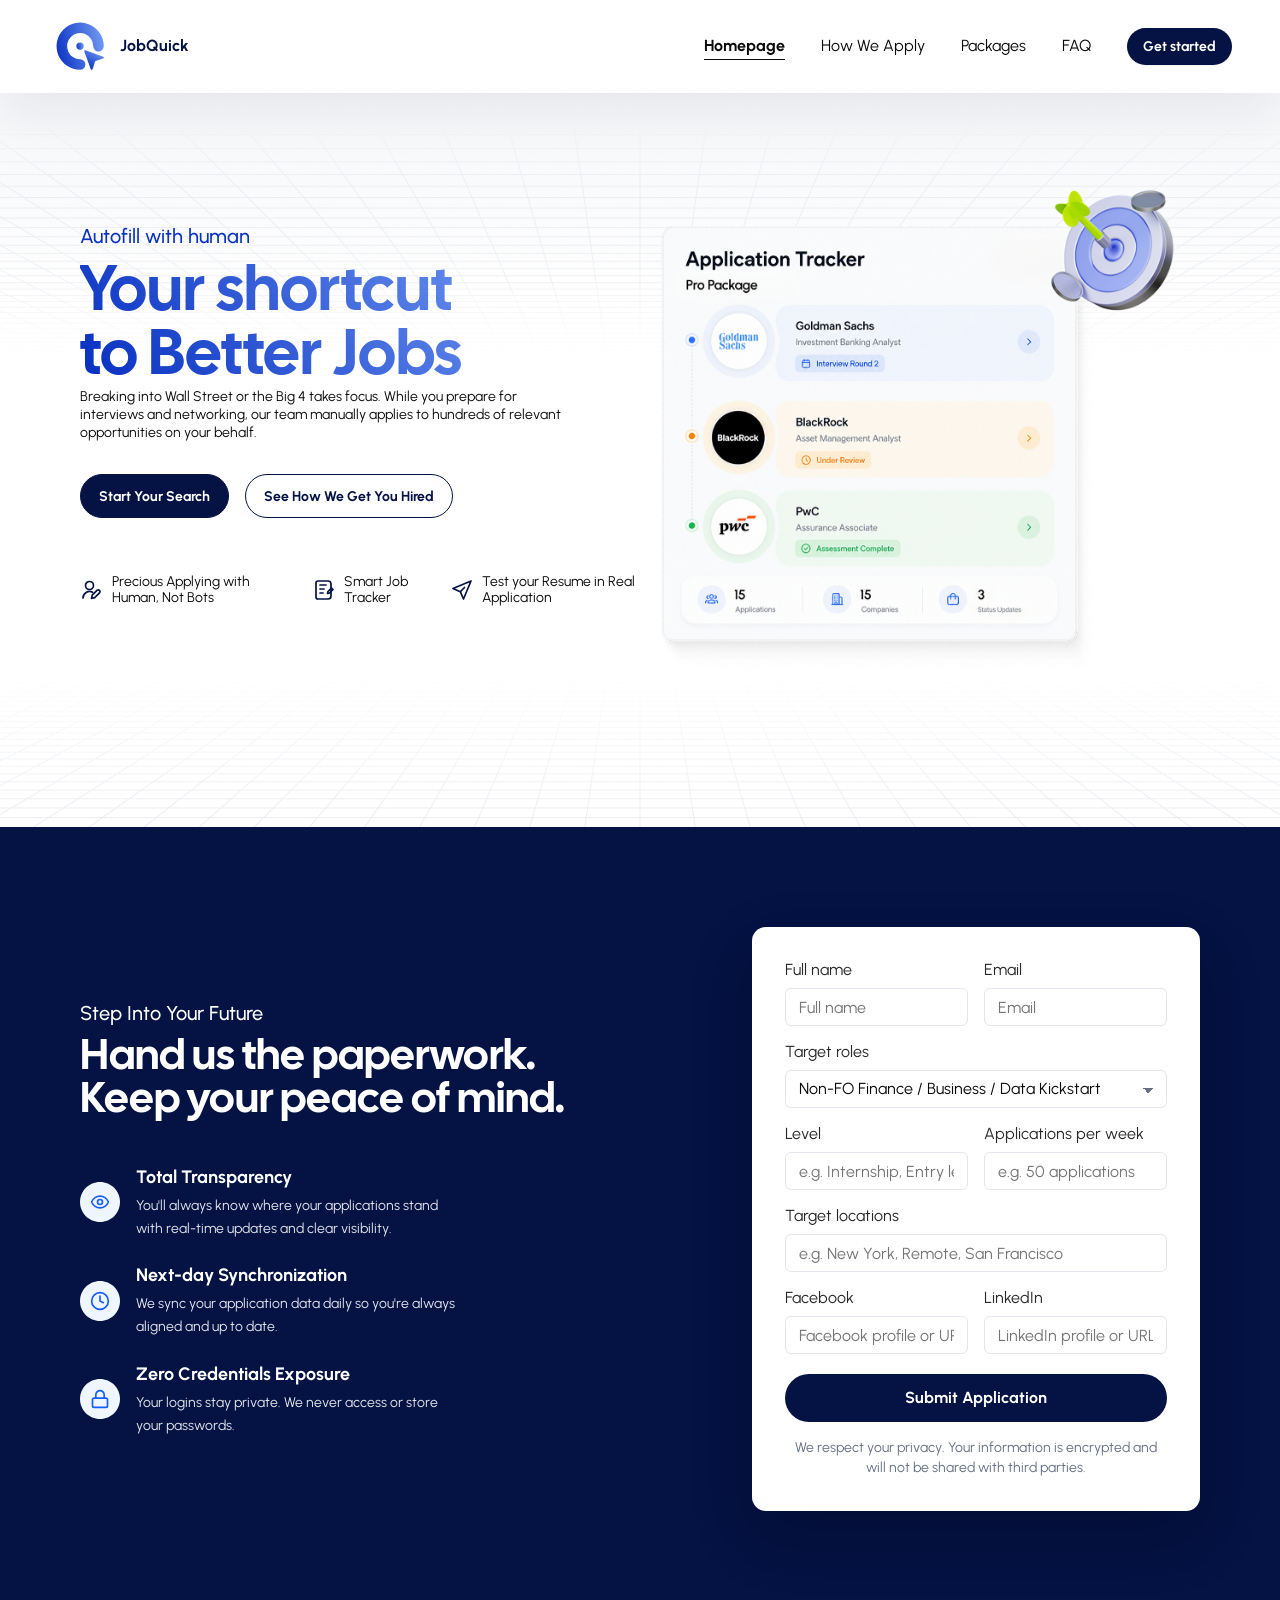
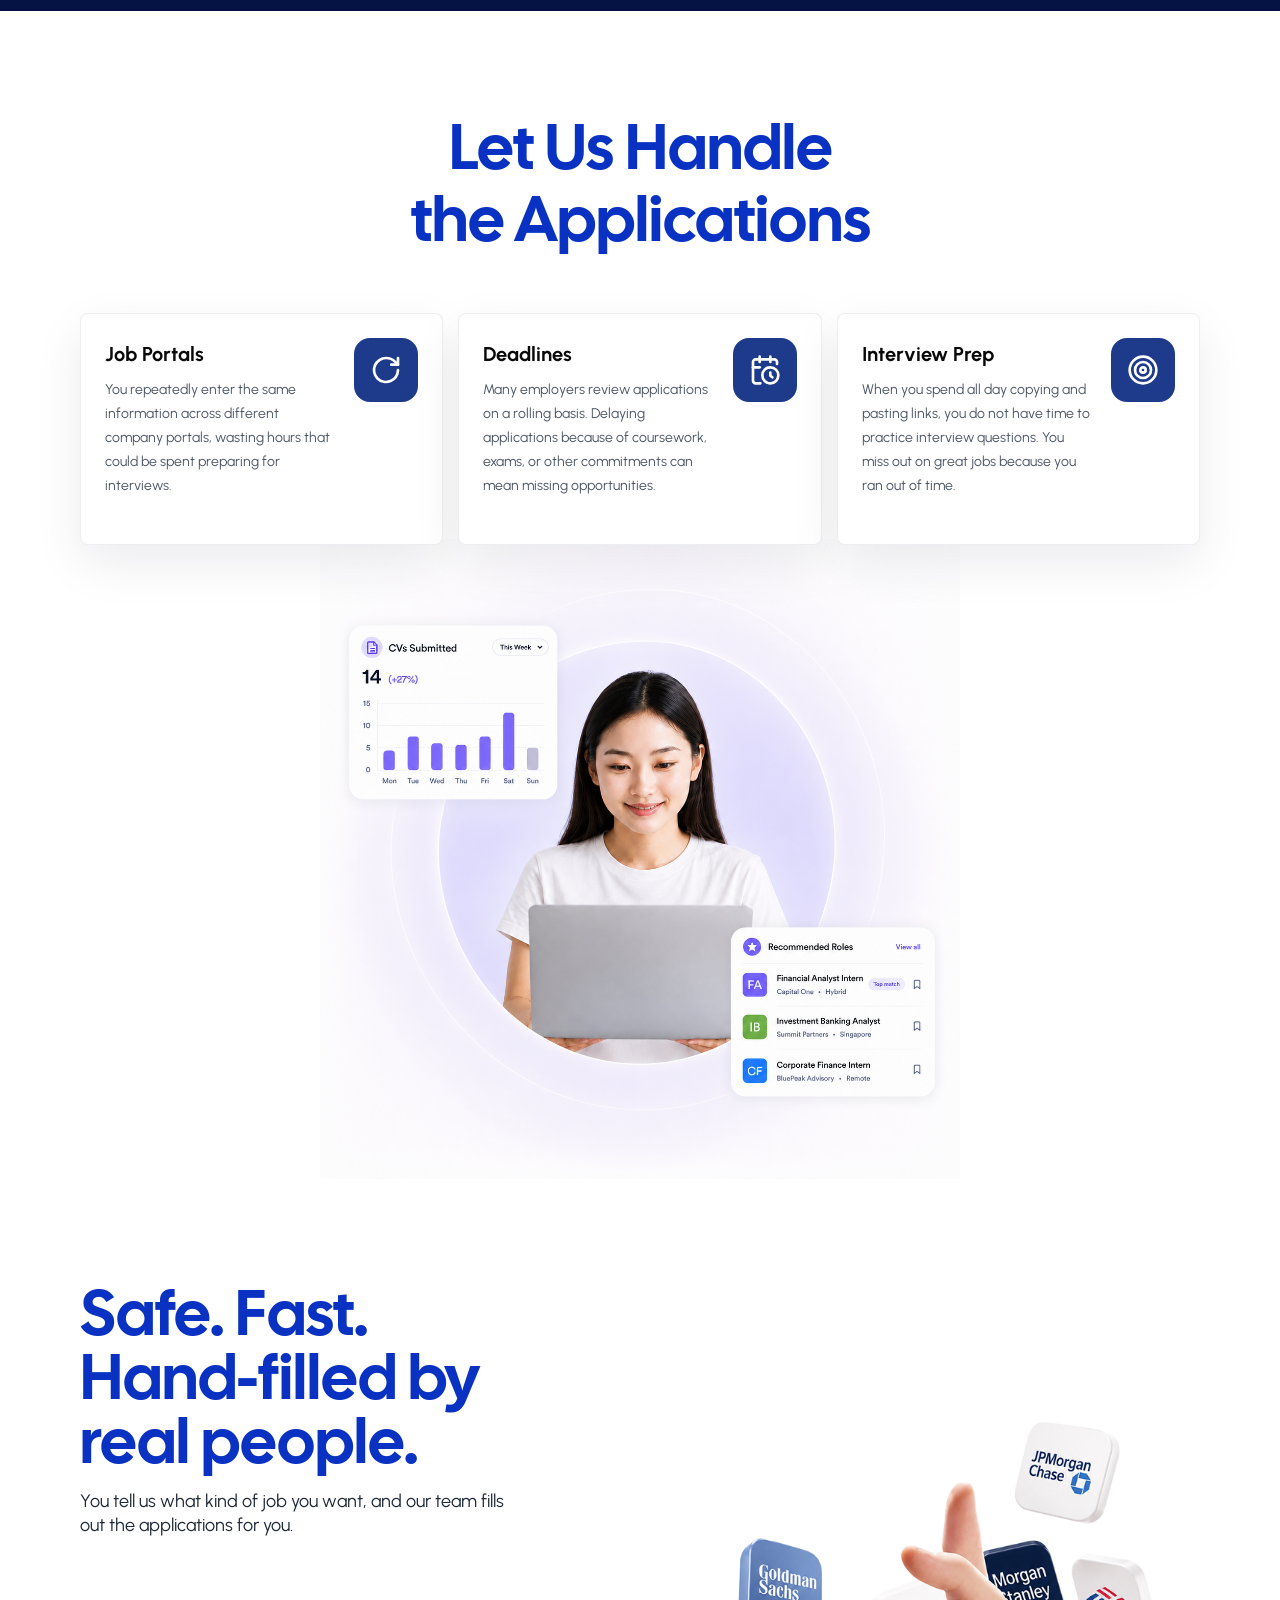
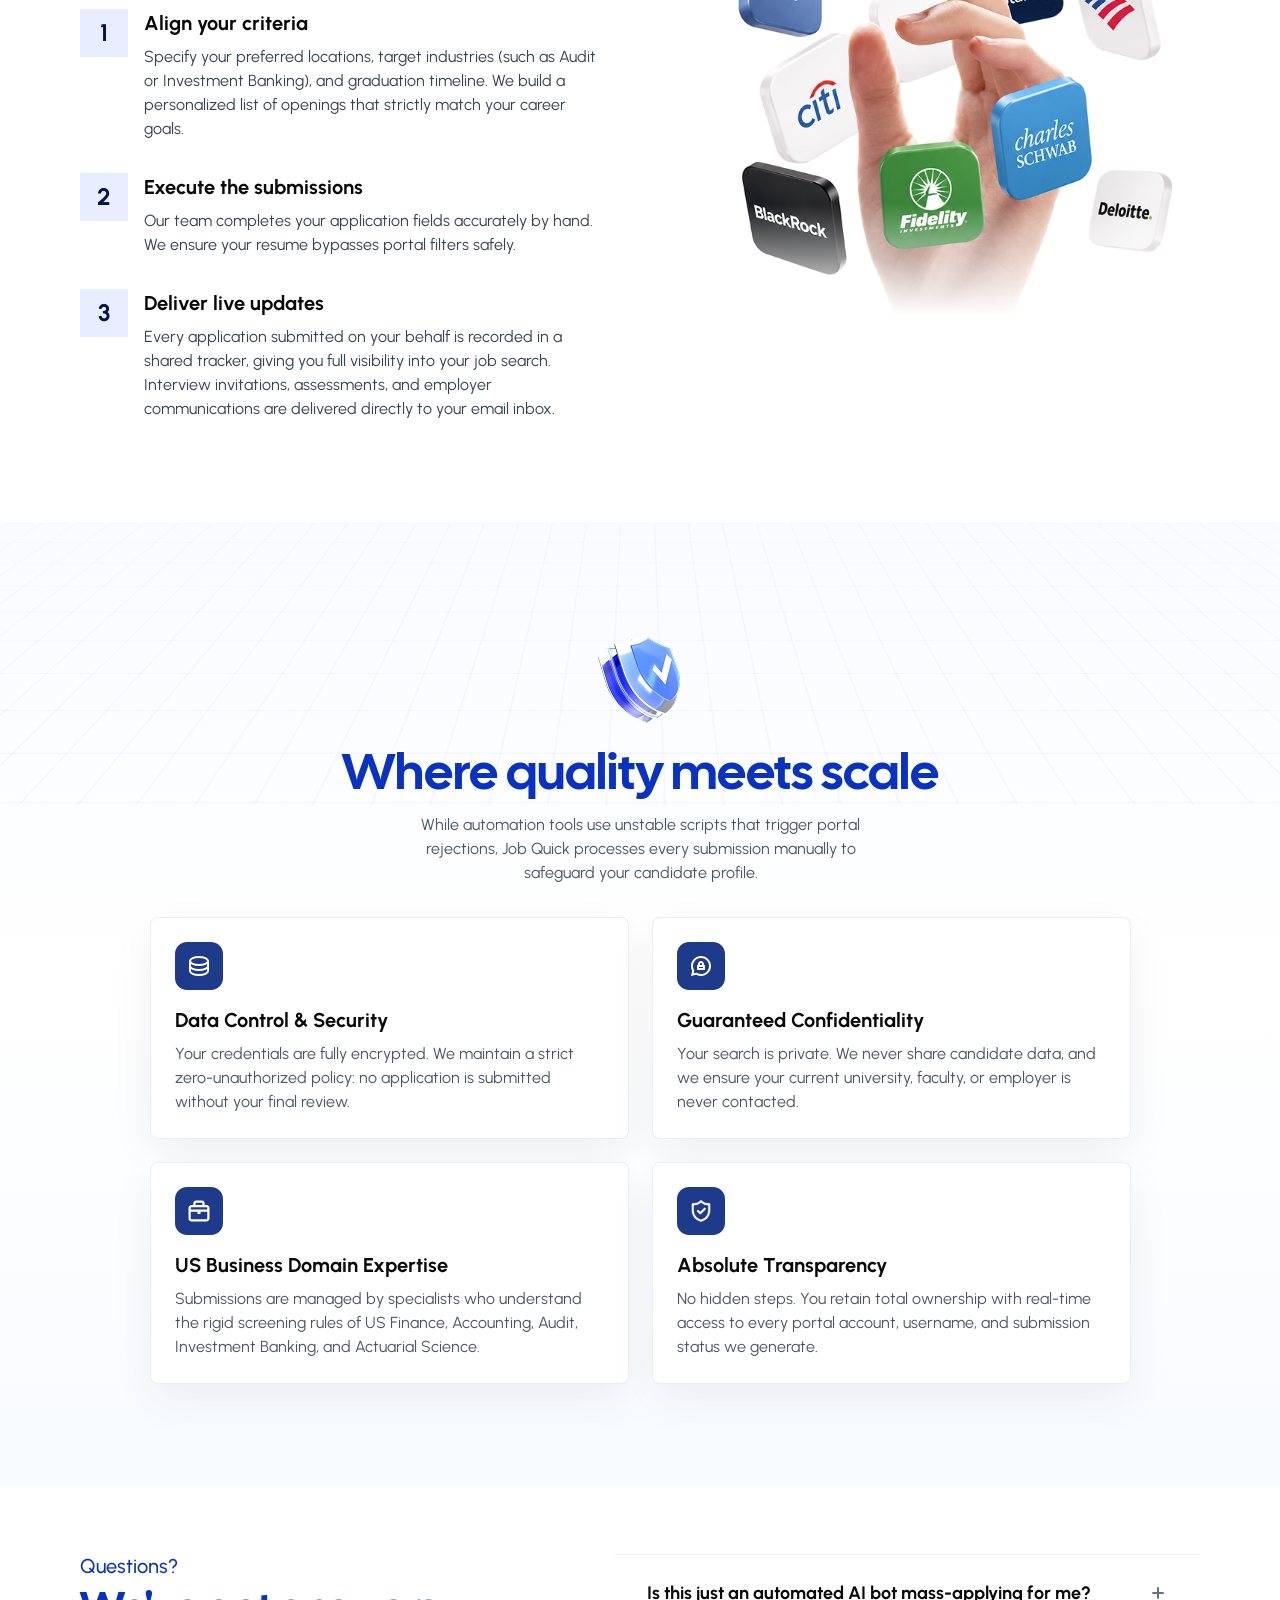
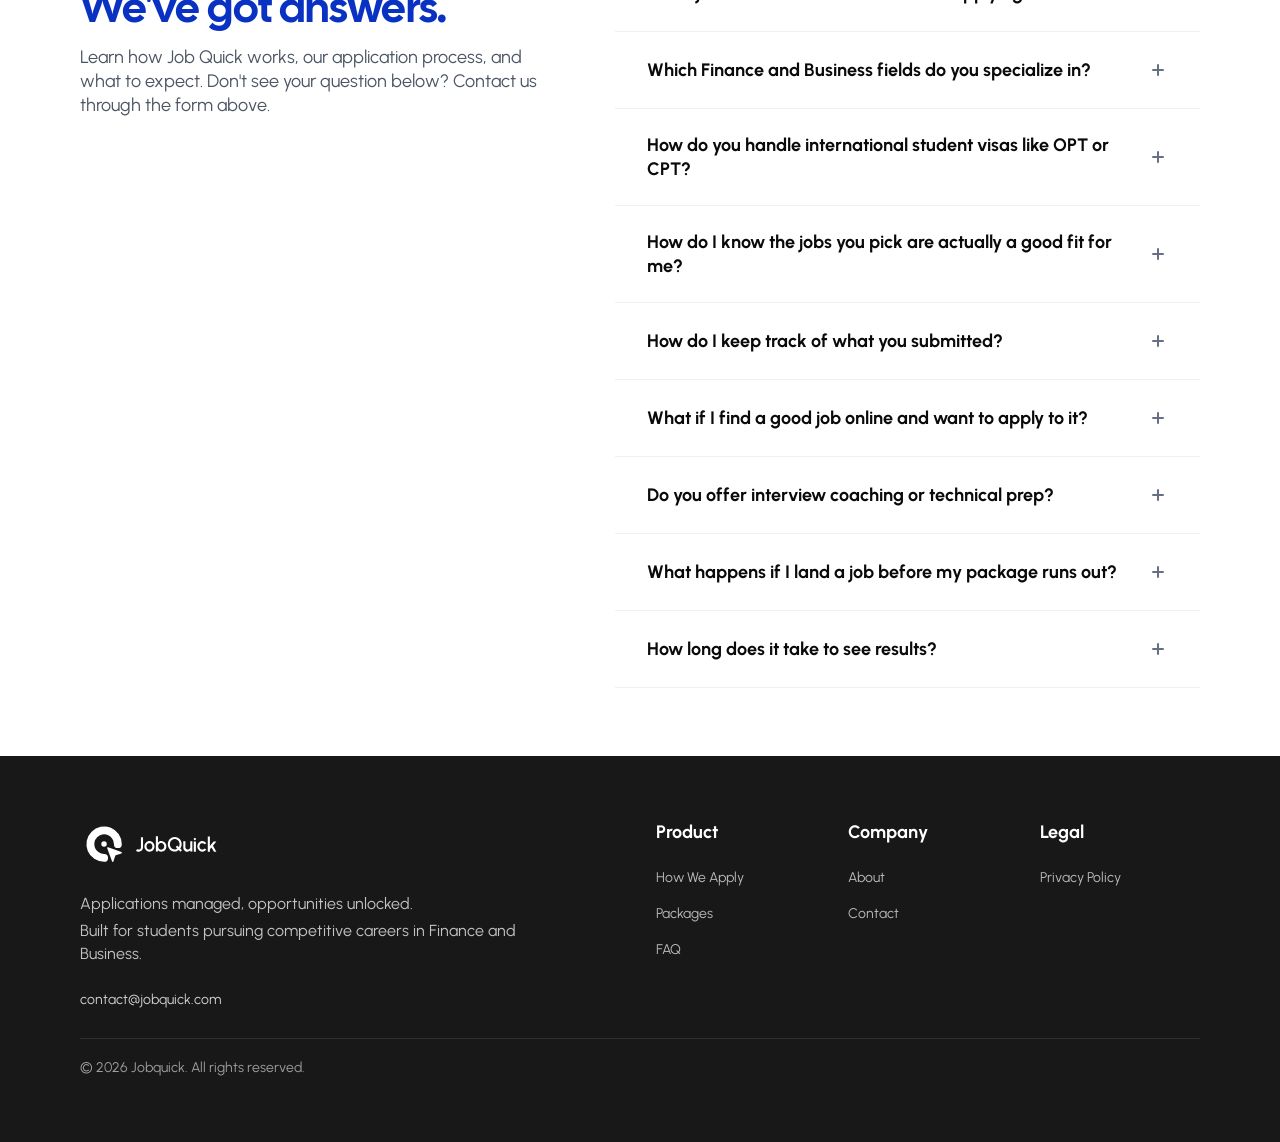
==== commit f7dd3dac: "Add files via upload" ====
--- a/job-quick-website/index.html
+++ b/job-quick-website/index.html
@@ -149,7 +149,23 @@
 
               <label>
                 <span>Target roles</span>
-                <input name="roles" placeholder="e.g. Product Manager, Actuarial Scientist" required />
+                <select name="roles" required>
+                  <option value="Non-FO Finance / Business / Data Kickstart" selected>
+                    Non-FO Finance / Business / Data Kickstart
+                  </option>
+                  <option value="Non-FO Finance / Business / Data Basic">
+                    Non-FO Finance / Business / Data Basic
+                  </option>
+                  <option value="Non-FO Finance / Business / Data Pro">
+                    Non-FO Finance / Business / Data Pro
+                  </option>
+                  <option value="Front Office / Risk / Quantitative / Actuarial Basic">
+                    Front Office / Risk / Quantitative / Actuarial Basic
+                  </option>
+                  <option value="Front Office / Risk / Quantitative / Actuarial Pro">
+                    Front Office / Risk / Quantitative / Actuarial Pro
+                  </option>
+                </select>
               </label>
 
               <div class="form-grid two">
@@ -242,10 +258,10 @@
                 <span>1</span>
                 <div>
                   <h3>Align your criteria</h3>
-                  <p>
-                    Specify your preferred locations, target industries like Audit or Investment
-                    Banking, and graduation timeline. We build a personalized list of openings that
-                    match your OPT and student visa requirements.
+                <p>
+                    Specify your preferred locations, target industries (such as Audit or
+                    Investment Banking), and graduation timeline. We build a personalized list of
+                    openings that strictly match your career goals.
                   </p>
                 </div>
               </article>
@@ -368,8 +384,12 @@
               </button>
               <div class="faq-answer">
                 <p>
-                  We screen target roles around your work authorization needs and avoid wasting
-                  applications on openings that clearly do not match your profile.
+                  You can always request to switch an application to a different company. However,
+                  we encourage students not to automatically reject opportunities based on
+                  sponsorship wording in a job description. Many employers are flexible with
+                  sponsorship policies, and some may still hire international students even if
+                  sponsorship is not explicitly mentioned. Our goal is to help you maximize your
+                  opportunities and avoid missing potential offers.
                 </p>
               </div>
             </div>
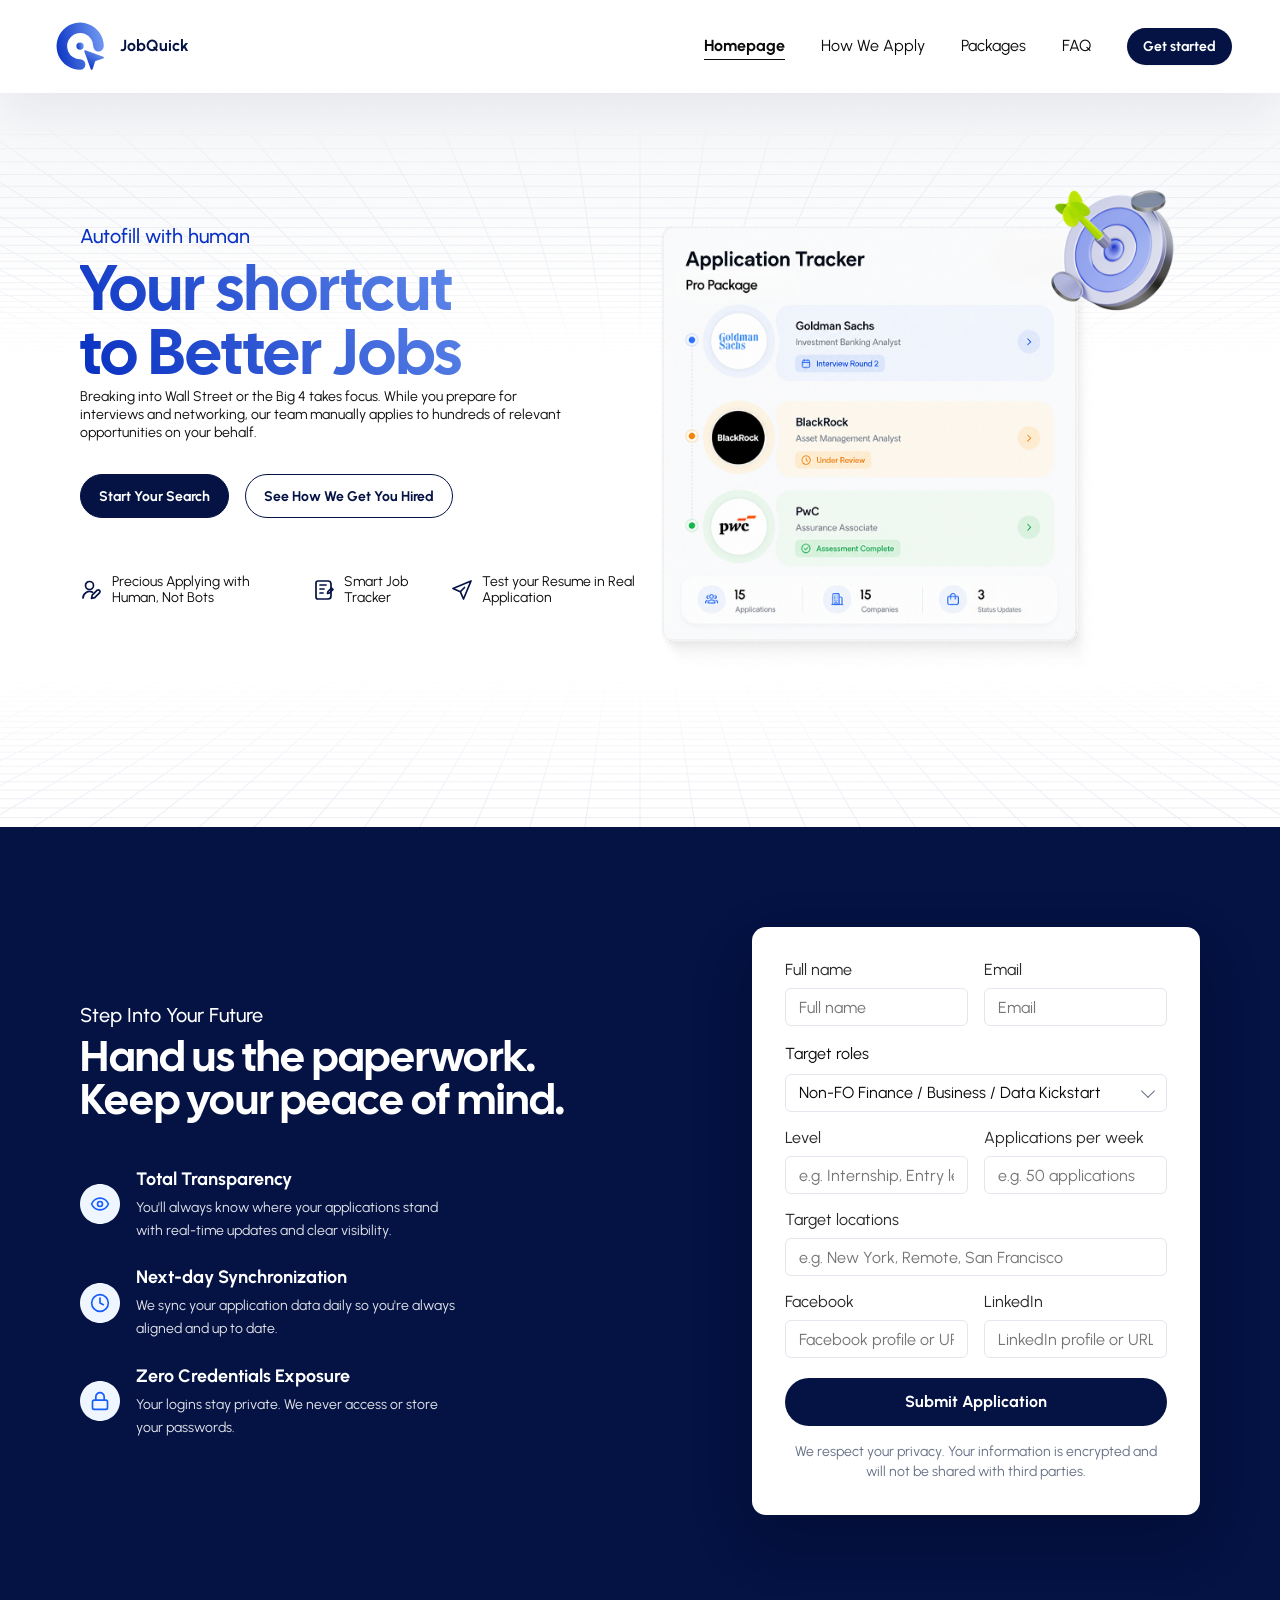
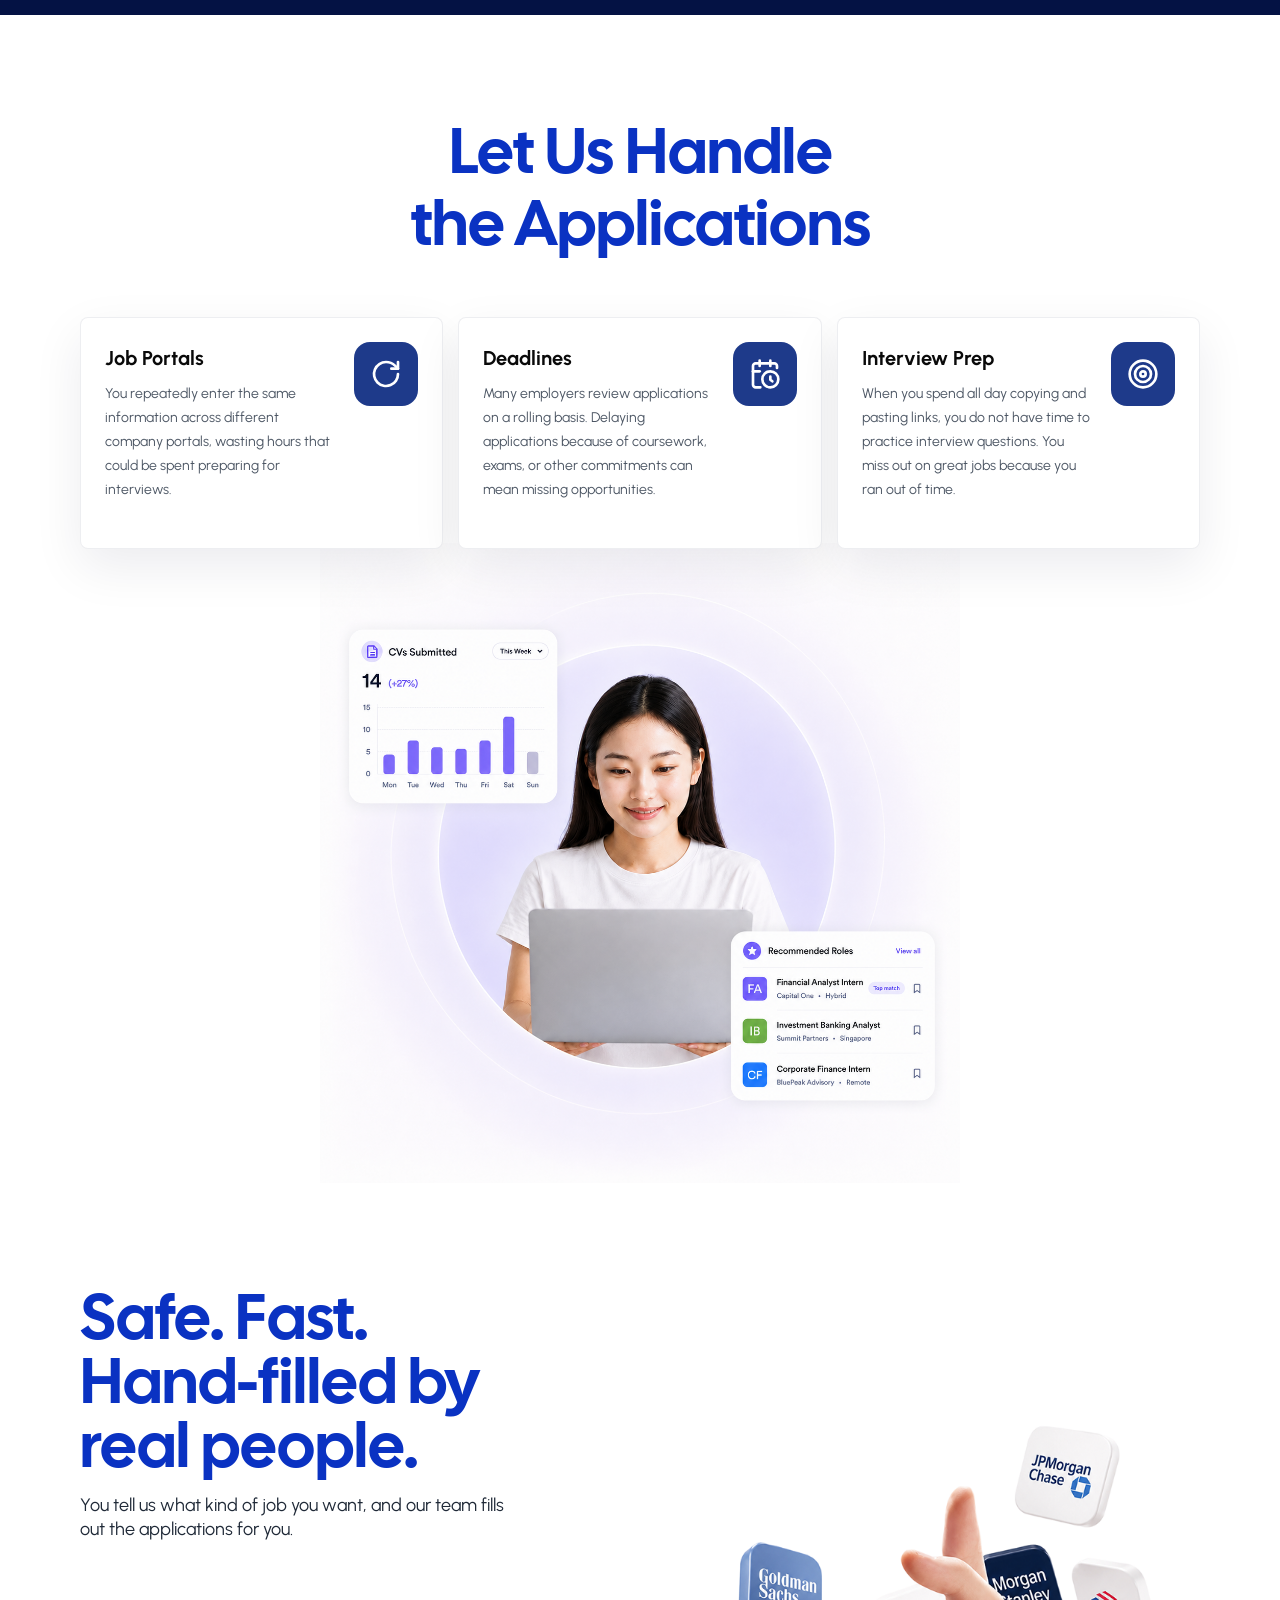
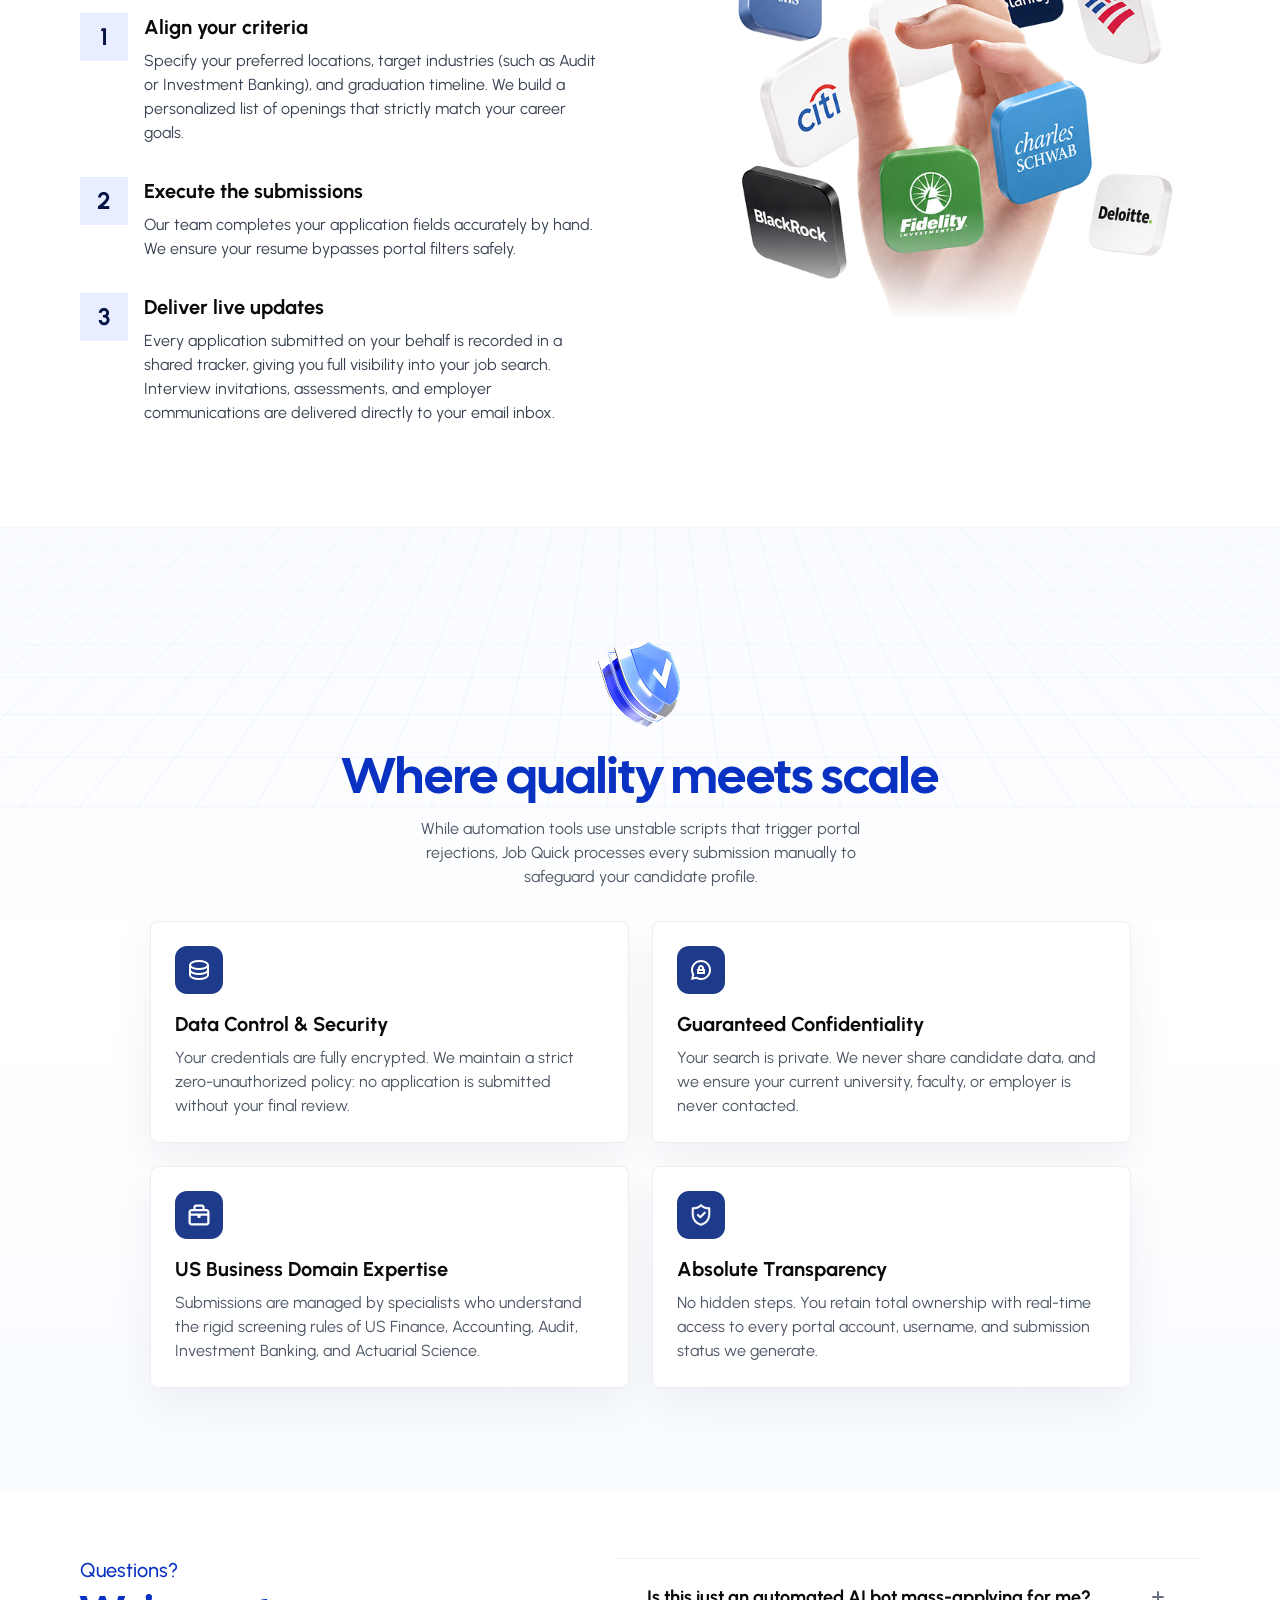
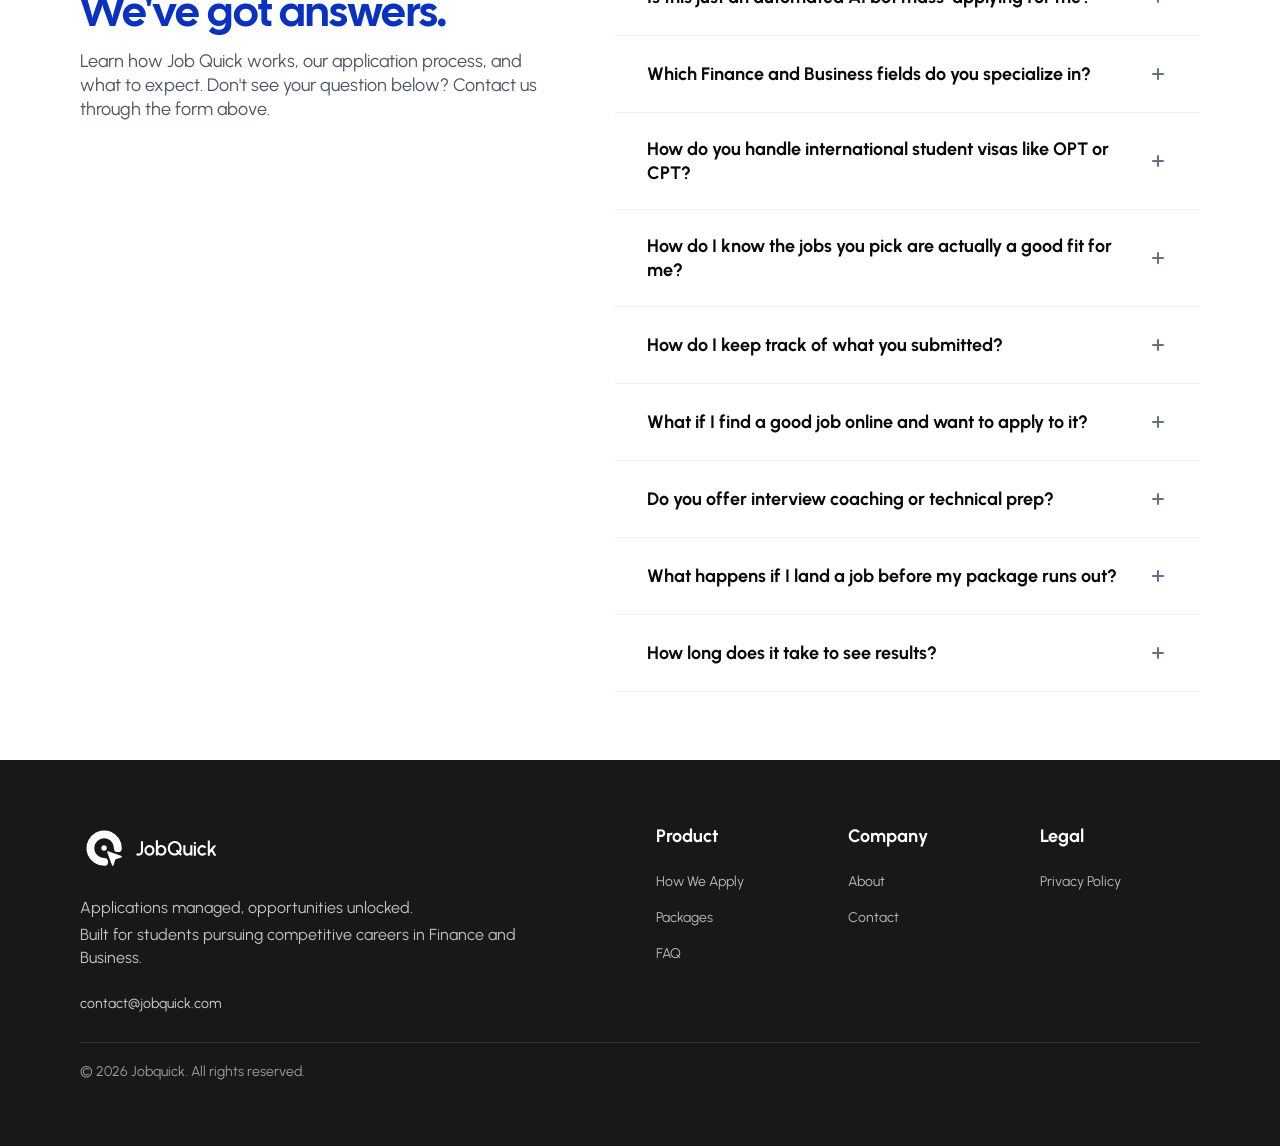
==== commit c55db322: "Add files via upload" ====
--- a/job-quick-website/index.html
+++ b/job-quick-website/index.html
@@ -147,26 +147,75 @@
                 </label>
               </div>
 
-              <label>
-                <span>Target roles</span>
-                <select name="roles" required>
-                  <option value="Non-FO Finance / Business / Data Kickstart" selected>
-                    Non-FO Finance / Business / Data Kickstart
-                  </option>
-                  <option value="Non-FO Finance / Business / Data Basic">
-                    Non-FO Finance / Business / Data Basic
-                  </option>
-                  <option value="Non-FO Finance / Business / Data Pro">
-                    Non-FO Finance / Business / Data Pro
-                  </option>
-                  <option value="Front Office / Risk / Quantitative / Actuarial Basic">
-                    Front Office / Risk / Quantitative / Actuarial Basic
-                  </option>
-                  <option value="Front Office / Risk / Quantitative / Actuarial Pro">
-                    Front Office / Risk / Quantitative / Actuarial Pro
-                  </option>
-                </select>
-              </label>
+              <div class="lead-form-field">
+                <span id="roles-label">Target roles</span>
+                <div class="custom-select" data-custom-select>
+                  <input
+                    type="hidden"
+                    name="roles"
+                    value="Non-FO Finance / Business / Data Kickstart"
+                    required
+                  />
+                  <button
+                    class="custom-select-trigger"
+                    id="roles-trigger"
+                    type="button"
+                    aria-haspopup="listbox"
+                    aria-expanded="false"
+                    aria-labelledby="roles-label roles-trigger"
+                  >
+                    <span class="custom-select-value">Non-FO Finance / Business / Data Kickstart</span>
+                    <span class="custom-select-caret" aria-hidden="true"></span>
+                  </button>
+                  <div class="custom-select-menu" role="listbox" aria-labelledby="roles-label" tabindex="-1">
+                    <button
+                      class="custom-select-option is-selected"
+                      type="button"
+                      role="option"
+                      aria-selected="true"
+                      data-value="Non-FO Finance / Business / Data Kickstart"
+                    >
+                      Non-FO Finance / Business / Data Kickstart
+                    </button>
+                    <button
+                      class="custom-select-option"
+                      type="button"
+                      role="option"
+                      aria-selected="false"
+                      data-value="Non-FO Finance / Business / Data Basic"
+                    >
+                      Non-FO Finance / Business / Data Basic
+                    </button>
+                    <button
+                      class="custom-select-option"
+                      type="button"
+                      role="option"
+                      aria-selected="false"
+                      data-value="Non-FO Finance / Business / Data Pro"
+                    >
+                      Non-FO Finance / Business / Data Pro
+                    </button>
+                    <button
+                      class="custom-select-option"
+                      type="button"
+                      role="option"
+                      aria-selected="false"
+                      data-value="Front Office / Risk / Quantitative / Actuarial Basic"
+                    >
+                      Front Office / Risk / Quantitative / Actuarial Basic
+                    </button>
+                    <button
+                      class="custom-select-option"
+                      type="button"
+                      role="option"
+                      aria-selected="false"
+                      data-value="Front Office / Risk / Quantitative / Actuarial Pro"
+                    >
+                      Front Office / Risk / Quantitative / Actuarial Pro
+                    </button>
+                  </div>
+                </div>
+              </div>
 
               <div class="form-grid two">
                 <label>
--- a/job-quick-website/styles.css
+++ b/job-quick-website/styles.css
@@ -1018,6 +1018,12 @@
   gap: 8px;
 }
 
+.lead-form-field {
+  position: relative;
+  display: grid;
+  gap: 8px;
+}
+
 .lead-form label span {
   min-height: 16px;
   color: #27272a;
@@ -1036,6 +1042,113 @@
   color: var(--ink);
   font-size: 16px;
   transition: border-color 320ms var(--ease-soft), box-shadow 320ms var(--ease-soft);
+}
+
+.custom-select {
+  position: relative;
+}
+
+.custom-select-trigger {
+  width: 100%;
+  min-height: 38px;
+  display: flex;
+  align-items: center;
+  justify-content: space-between;
+  gap: 12px;
+  border: 1px solid #e3e6ed;
+  border-radius: 6px;
+  background: #fff;
+  padding: 8px 13px;
+  color: var(--ink);
+  font-size: 16px;
+  line-height: 20px;
+  text-align: left;
+  cursor: pointer;
+  transition: border-color 320ms var(--ease-soft), box-shadow 320ms var(--ease-soft);
+}
+
+.custom-select-value {
+  min-width: 0;
+  flex: 1 1 auto;
+}
+
+.custom-select-caret {
+  width: 10px;
+  height: 10px;
+  flex: 0 0 auto;
+  border-right: 1.5px solid #667085;
+  border-bottom: 1.5px solid #667085;
+  transform: translateY(-2px) rotate(45deg);
+  transition: transform 320ms var(--ease-soft);
+}
+
+.custom-select-menu {
+  position: absolute;
+  top: calc(100% + 4px);
+  left: 0;
+  right: 0;
+  z-index: 12;
+  display: grid;
+  gap: 2px;
+  padding: 6px;
+  border: 1px solid #d8deea;
+  border-radius: 10px;
+  background: rgba(255, 255, 255, 0.98);
+  box-shadow: 0 20px 40px rgba(15, 23, 42, 0.16);
+  opacity: 0;
+  visibility: hidden;
+  transform: translateY(-6px);
+  pointer-events: none;
+  transition:
+    opacity 260ms var(--ease-soft),
+    transform 260ms var(--ease-soft),
+    visibility 260ms var(--ease-soft);
+}
+
+.custom-select.is-open .custom-select-menu {
+  opacity: 1;
+  visibility: visible;
+  transform: translateY(0);
+  pointer-events: auto;
+}
+
+.custom-select.is-open .custom-select-trigger,
+.custom-select-trigger:focus-visible {
+  border-color: var(--blue-700);
+  box-shadow: 0 0 0 3px rgba(21, 93, 252, 0.14);
+  outline: none;
+}
+
+.custom-select.is-open .custom-select-caret {
+  transform: translateY(2px) rotate(-135deg);
+}
+
+.custom-select-option {
+  width: 100%;
+  min-height: 40px;
+  border: 0;
+  border-radius: 8px;
+  background: transparent;
+  padding: 8px 12px;
+  color: #111827;
+  font-size: 15px;
+  line-height: 20px;
+  text-align: left;
+  cursor: pointer;
+  transition: background-color 220ms var(--ease-soft), color 220ms var(--ease-soft);
+}
+
+.custom-select-option:hover,
+.custom-select-option:focus-visible {
+  background: #f4f7ff;
+  color: var(--blue-800);
+  outline: none;
+}
+
+.custom-select-option.is-selected {
+  background: #eef4ff;
+  color: var(--blue-800);
+  font-weight: 600;
 }
 
 .lead-form select {
@@ -2153,6 +2266,14 @@
     height: 44px;
   }
 
+  .custom-select-trigger {
+    min-height: 44px;
+  }
+
+  .custom-select-option {
+    min-height: 44px;
+  }
+
   .application-cards {
     grid-template-columns: 1fr;
     margin-top: 34px;
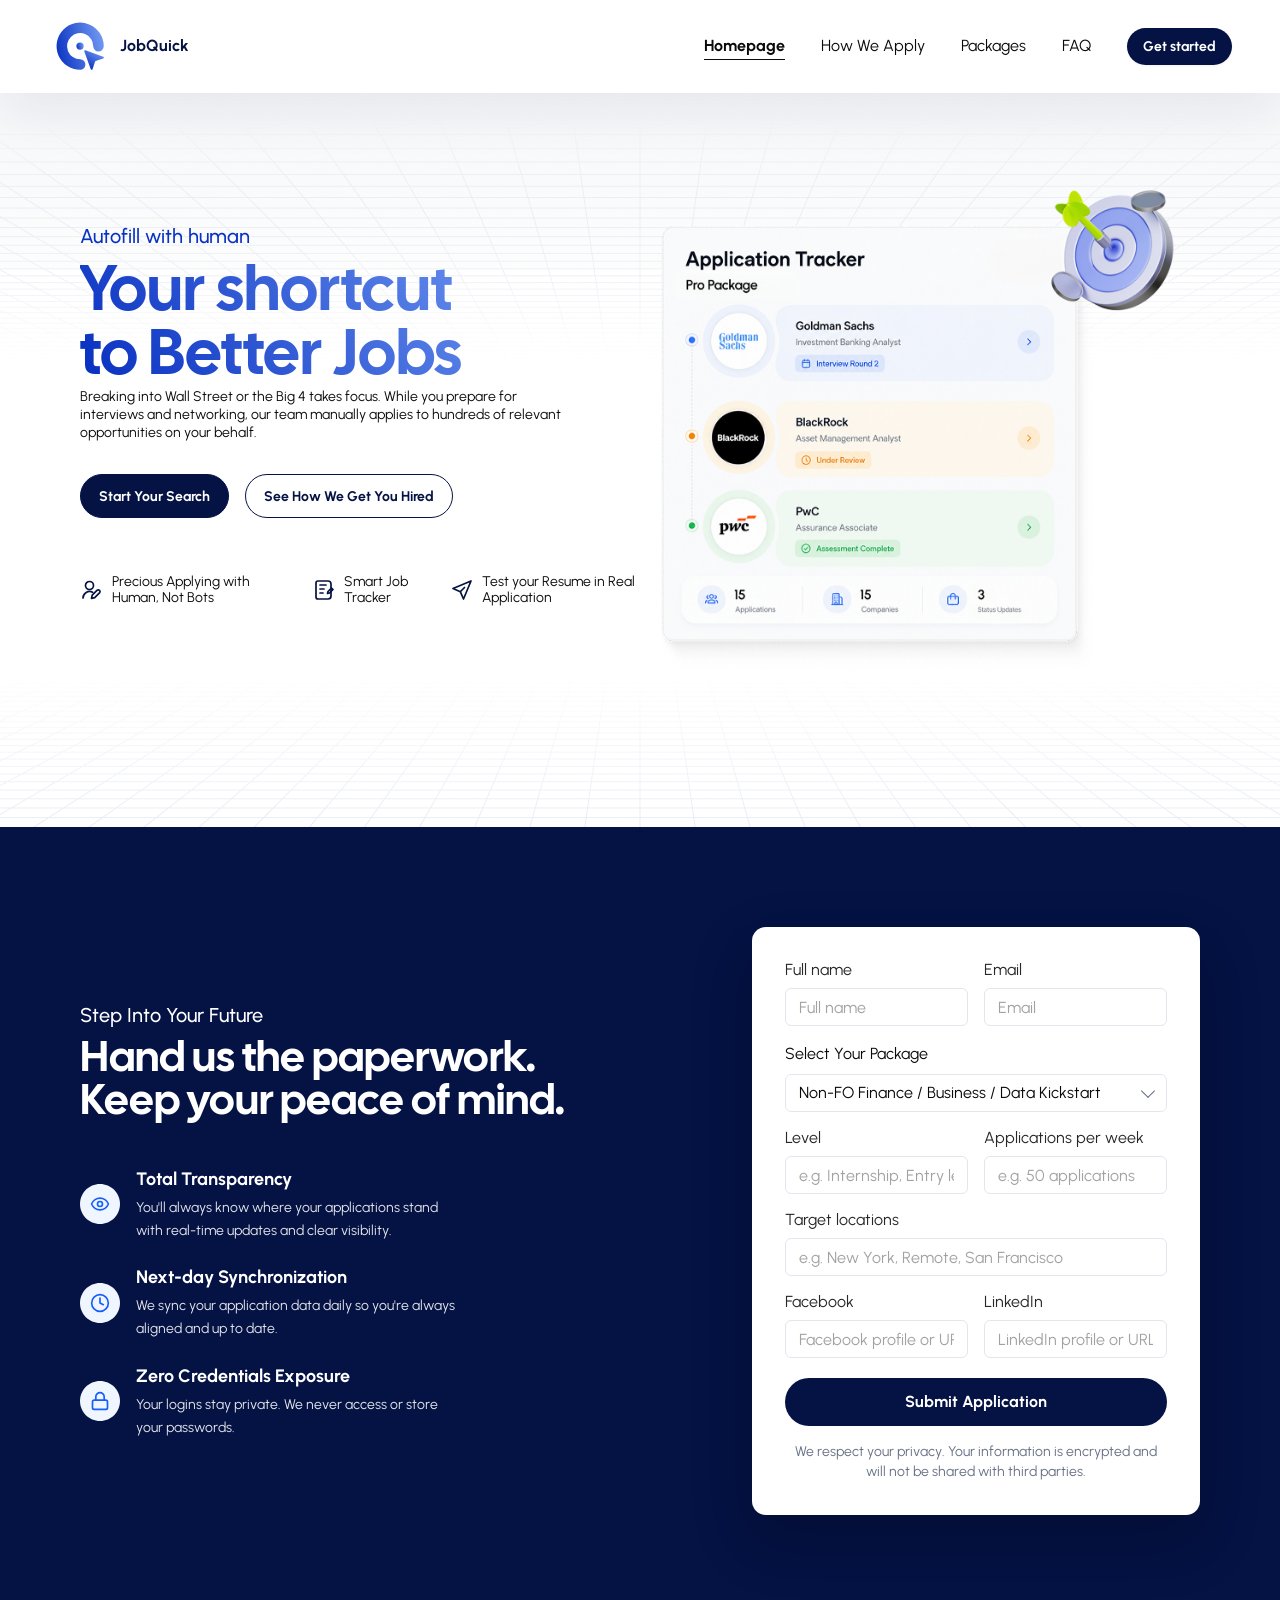
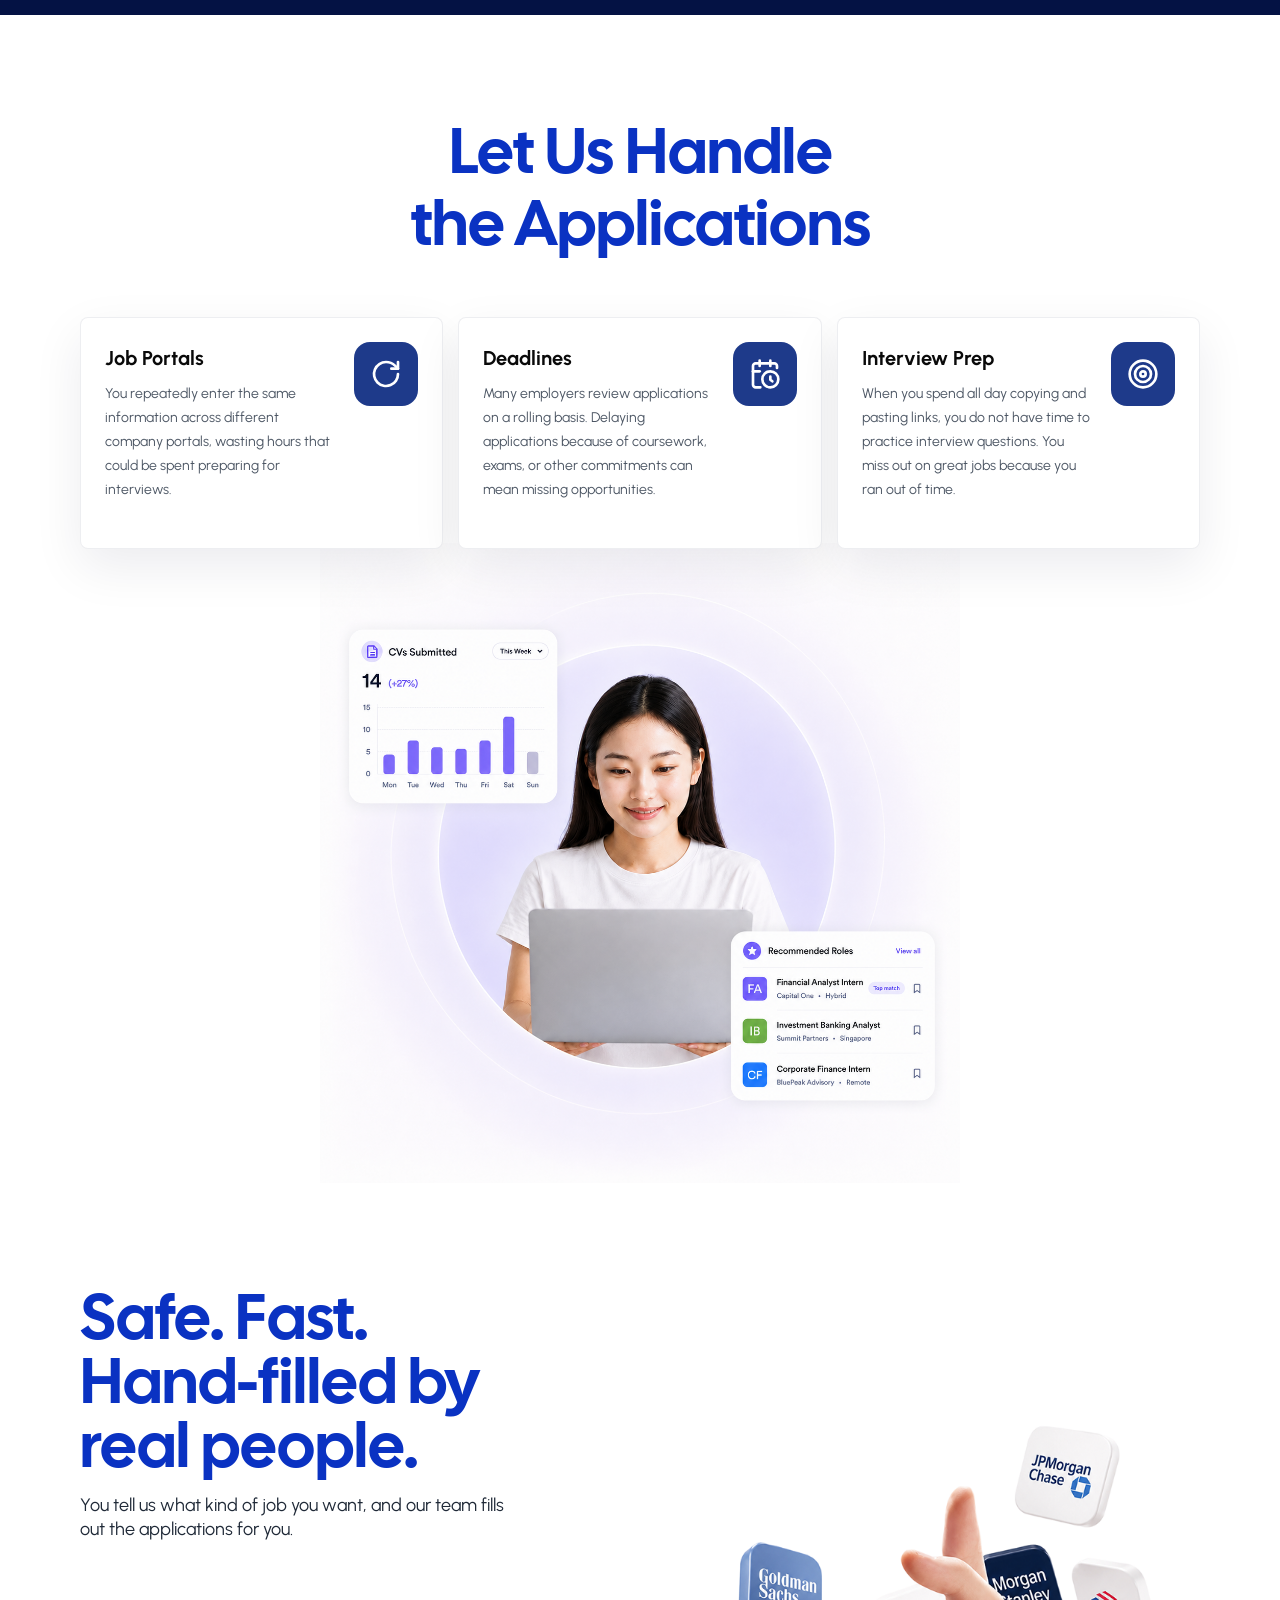
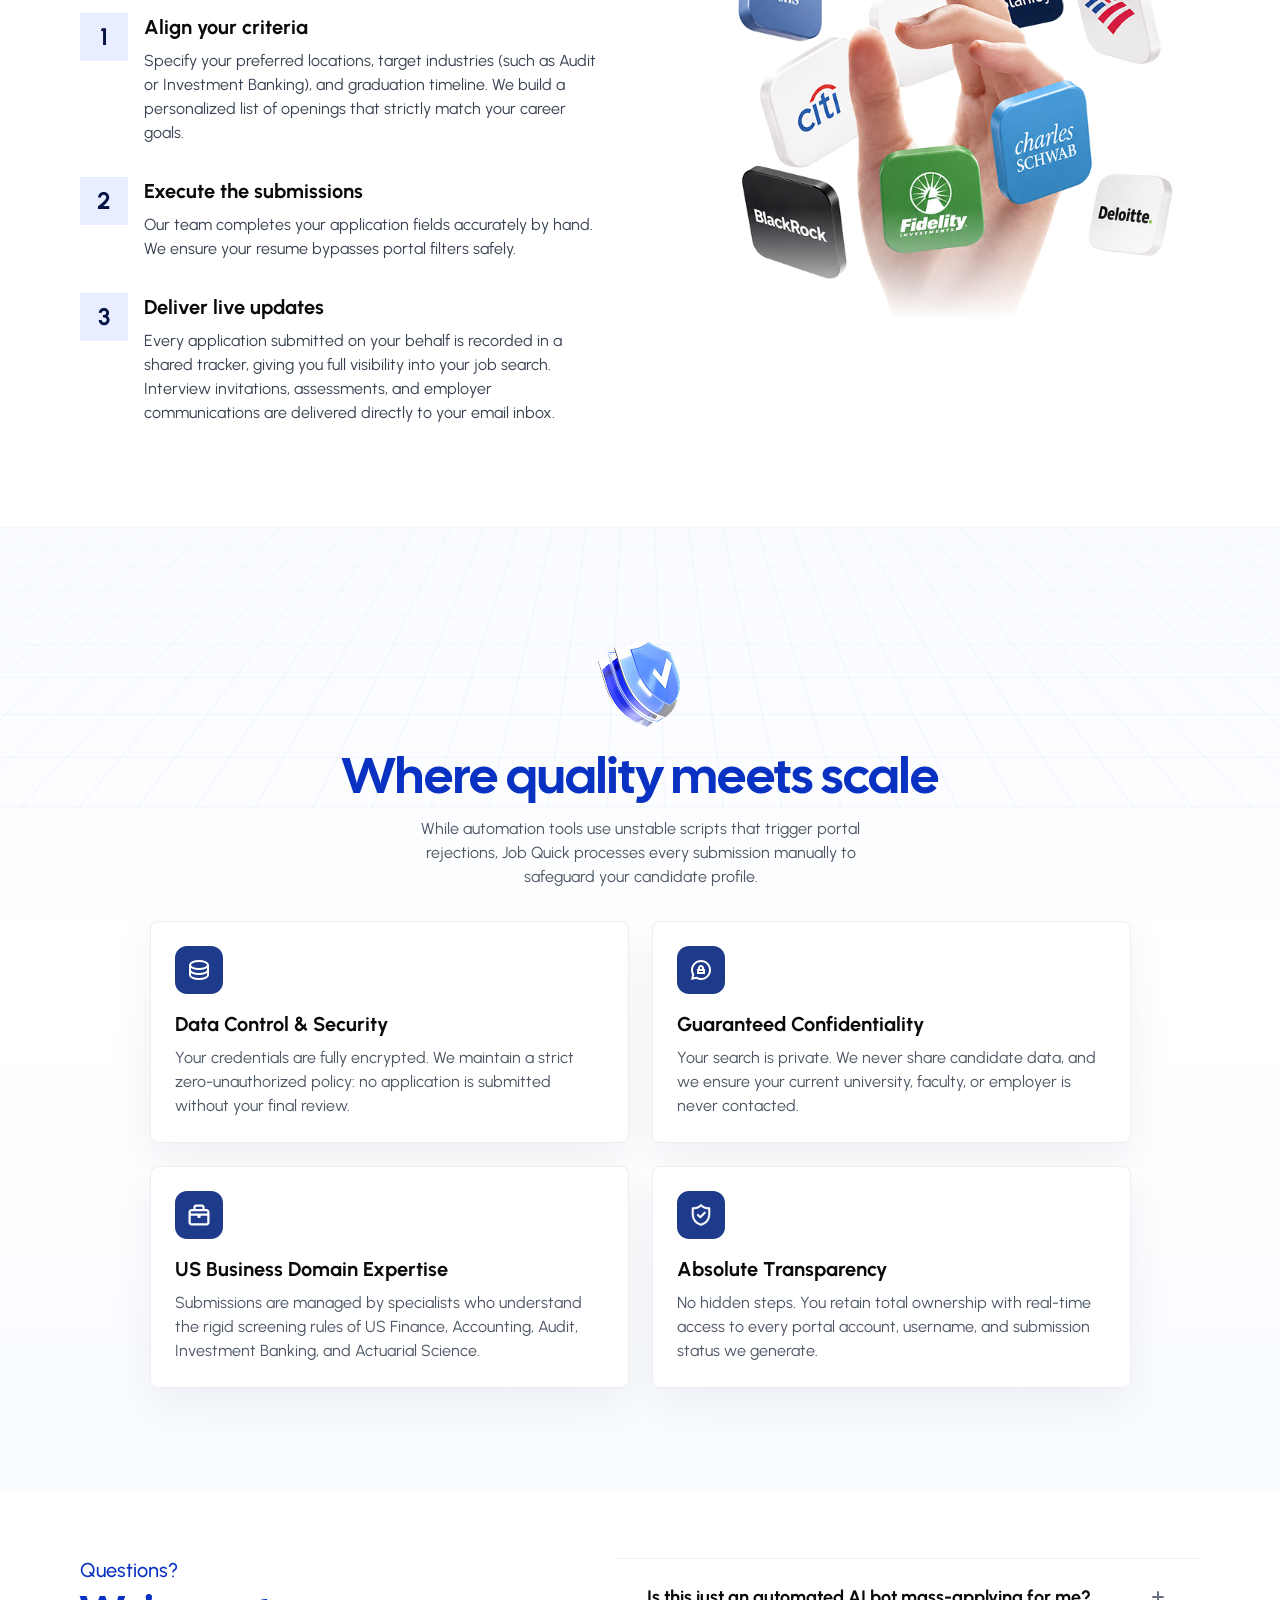
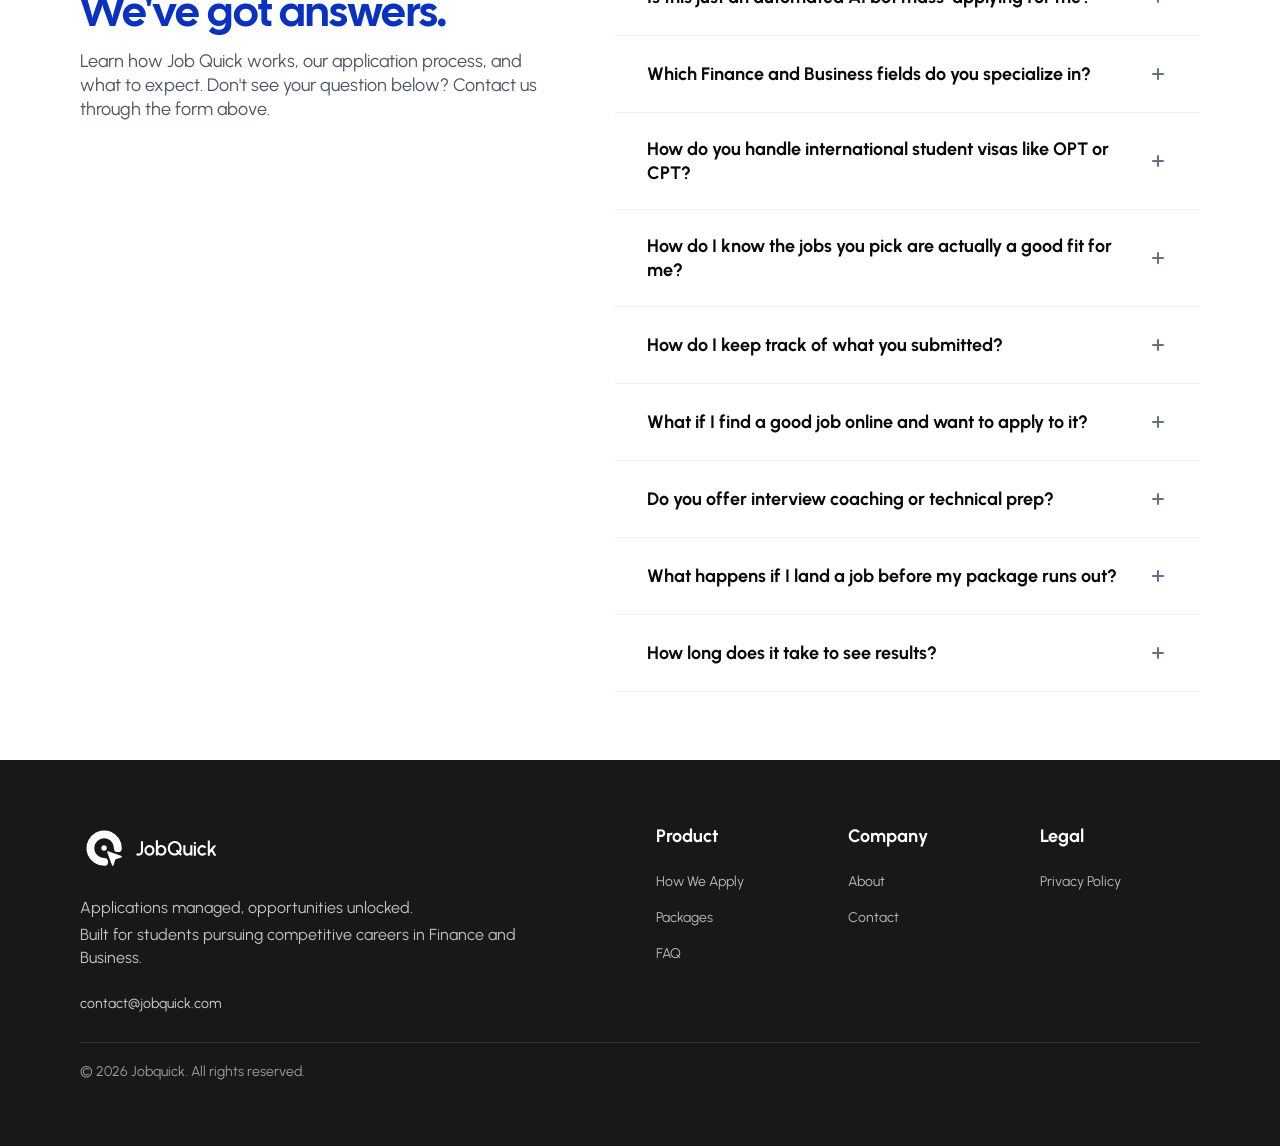
==== commit a767aa11: "Add files via upload" ====
--- a/job-quick-website/index.html
+++ b/job-quick-website/index.html
@@ -148,7 +148,7 @@
               </div>
 
               <div class="lead-form-field">
-                <span id="roles-label">Target roles</span>
+                <span id="roles-label">Select Your Package</span>
                 <div class="custom-select" data-custom-select>
                   <input
                     type="hidden"
--- a/job-quick-website/styles.css
+++ b/job-quick-website/styles.css
@@ -1169,6 +1169,10 @@
   border-color: var(--blue-700);
   box-shadow: 0 0 0 3px rgba(21, 93, 252, 0.14);
   outline: none;
+}
+
+.lead-form input::placeholder {
+  color: rgba(10, 10, 10, 0.38);
 }
 
 .wide {
